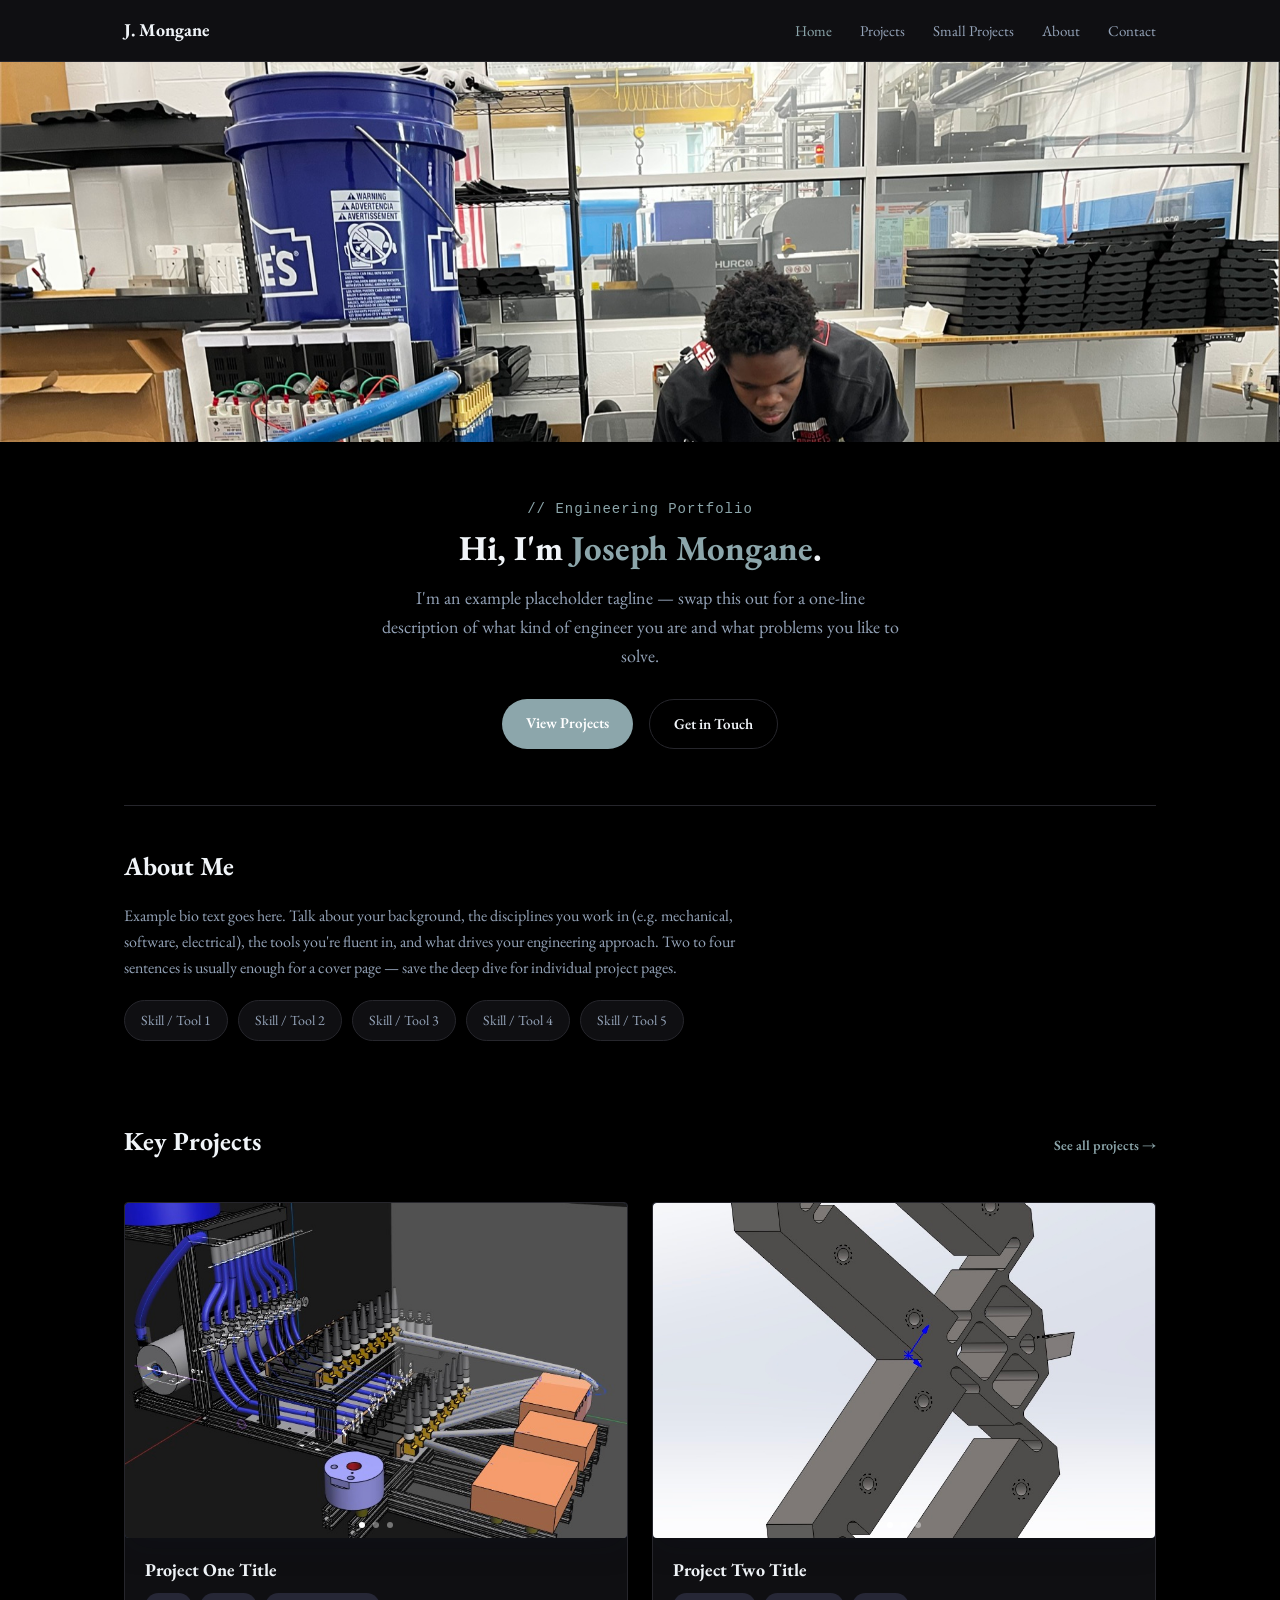
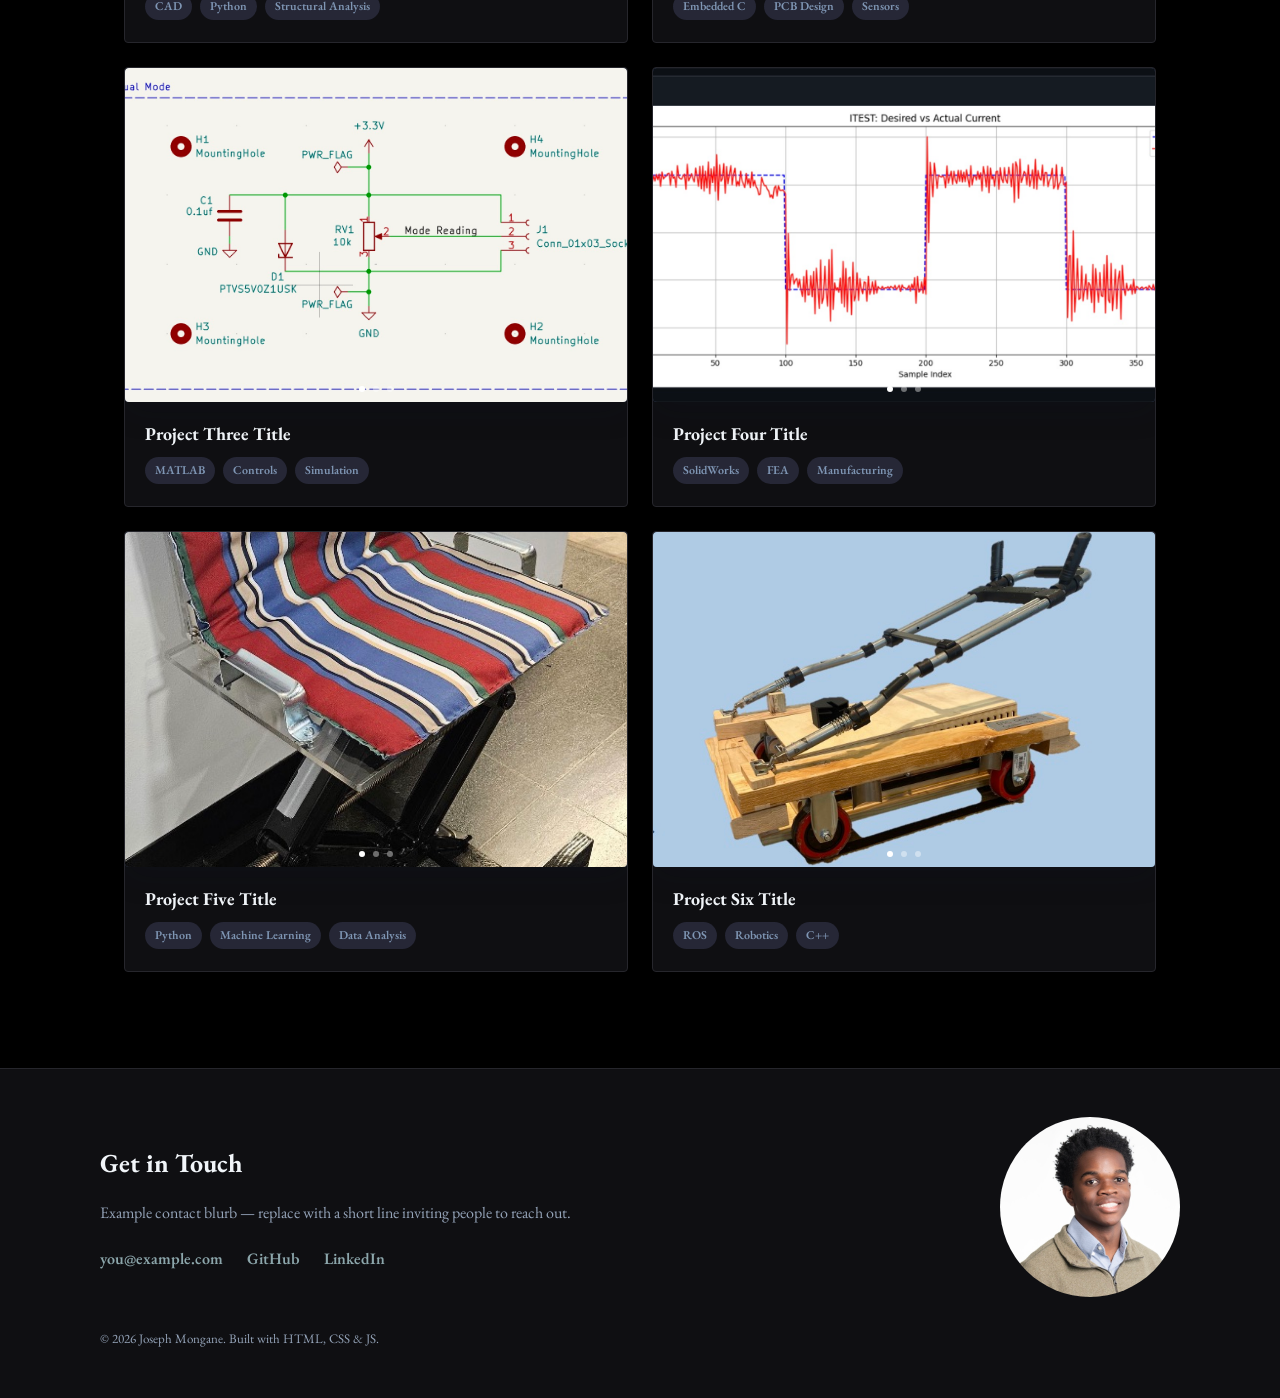
==== index.html @ b05d988d "adding images and videos" ====
<!DOCTYPE html>
<html lang="en">
<head>
    <meta charset="UTF-8"/>
    <meta name="viewport" content="width=device-width, initial-scale=1.0"/>
    <title>Joseph Mongane — Engineering Portfolio</title>
    <link rel="preconnect" href="https://fonts.googleapis.com"/>
    <link rel="preconnect" href="https://fonts.gstatic.com" crossorigin/>
    <link href="https://fonts.googleapis.com/css2?family=EB+Garamond:ital,wght@0,400..800;1,400..800&display=swap" rel="stylesheet"/>
    <link rel="stylesheet" href="app.css"/>
</head>
<body>

    <header class="site-header">
        <nav class="navbar">
            <a href="index.html" class="brand">J. Mongane</a>
            <button class="nav-toggle" id="navToggle" aria-label="Toggle navigation" aria-expanded="false">
                <span></span><span></span><span></span>
            </button>
            <ul class="nav-links" id="navLinks">
                <li><a href="index.html" class="active">Home</a></li>
                <li><a href="projects.html">Projects</a></li>
                <li><a href="small-projects.html">Small Projects</a></li>
                <li><a href="index.html#about">About</a></li>
                <li><a href="index.html#contact">Contact</a></li>
            </ul>
        </nav>
    </header>

    <!-- Banner -->
    <div class="hero-banner">
        <img src="images/banner.jpg" alt="Placeholder banner image" />
    </div>

    <main>
        <!-- Cover / Hero Section -->
        <section class="hero">
            <div class="hero-text">
                <p class="eyebrow">// Engineering Portfolio</p>
                <h1>Hi, I'm <span class="accent">Joseph Mongane</span>.</h1>
                <p class="hero-subtitle">
                    I'm an example placeholder tagline — swap this out for a one-line description of
                    what kind of engineer you are and what problems you like to solve.
                </p>
                <div class="hero-actions">
                    <a href="projects.html" class="btn btn-primary">View Projects</a>
                    <a href="index.html#contact" class="btn btn-secondary">Get in Touch</a>
                </div>
            </div>
        </section>

        <!-- About Section -->
        <section class="about" id="about">
            <h2 class="section-heading">About Me</h2>
            <p class="section-text">
                Example bio text goes here. Talk about your background, the disciplines you work in
                (e.g. mechanical, software, electrical), the tools you're fluent in, and what drives
                your engineering approach. Two to four sentences is usually enough for a cover page —
                save the deep dive for individual project pages.
            </p>
            <ul class="skills-list">
                <li>Skill / Tool 1</li>
                <li>Skill / Tool 2</li>
                <li>Skill / Tool 3</li>
                <li>Skill / Tool 4</li>
                <li>Skill / Tool 5</li>
            </ul>
        </section>

        <!-- Featured Projects Preview -->
        <section class="featured-projects">
            <div class="section-heading-row">
                <h2 class="section-heading">Key Projects</h2>
                <a href="projects.html" class="link-arrow">See all projects →</a>
            </div>
            <div class="project-grid project-grid-featured">
                <a class="project-card" href="project-1.html">
                    <div class="carousel carousel-mini" data-carousel data-autoplay="3000">
                        <div class="carousel-track">
                            <div class="carousel-slide"><img src="images/project1-1.jpg" alt="Project One image 1 placeholder"/></div>
                            <div class="carousel-slide"><img src="images/project1-2.jpg" alt="Project One image 2 placeholder"/></div>
                            <div class="carousel-slide"><img src="images/project1-3.jpg" alt="Project One image 3 placeholder"/></div>
                        </div>
                        <div class="carousel-dots"></div>
                    </div>
                    <div class="project-card-body">
                        <h3>Project One Title</h3>
                        <div class="tag-row">
                            <span class="tag">CAD</span>
                            <span class="tag">Python</span>
                            <span class="tag">Structural Analysis</span>
                        </div>
                    </div>
                </a>
                <a class="project-card" href="project-2.html">
                    <div class="carousel carousel-mini" data-carousel data-autoplay="3400">
                        <div class="carousel-track">
                            <div class="carousel-slide"><img src="images/project2-1.jpg" alt="Project Two image 1 placeholder"/></div>
                            <div class="carousel-slide"><img src="images/project2-2.jpg" alt="Project Two image 2 placeholder"/></div>
                            <div class="carousel-slide"><img src="images/project2-3.jpg" alt="Project Two image 3 placeholder"/></div>
                        </div>
                        <div class="carousel-dots"></div>
                    </div>
                    <div class="project-card-body">
                        <h3>Project Two Title</h3>
                        <div class="tag-row">
                            <span class="tag">Embedded C</span>
                            <span class="tag">PCB Design</span>
                            <span class="tag">Sensors</span>
                        </div>
                    </div>
                </a>
                <a class="project-card" href="project-3.html">
                    <div class="carousel carousel-mini" data-carousel data-autoplay="3800">
                        <div class="carousel-track">
                            <div class="carousel-slide"><img src="images/project3-1.jpg" alt="Project Three image 1 placeholder"/></div>
                            <div class="carousel-slide"><img src="images/project3-2.jpg" alt="Project Three image 2 placeholder"/></div>
                            <div class="carousel-slide"><img src="images/project3-3.jpg" alt="Project Three image 3 placeholder"/></div>
                        </div>
                        <div class="carousel-dots"></div>
                    </div>
                    <div class="project-card-body">
                        <h3>Project Three Title</h3>
                        <div class="tag-row">
                            <span class="tag">MATLAB</span>
                            <span class="tag">Controls</span>
                            <span class="tag">Simulation</span>
                        </div>
                    </div>
                </a>
                <a class="project-card" href="project-4.html">
                    <div class="carousel carousel-mini" data-carousel data-autoplay="3200">
                        <div class="carousel-track">
                            <div class="carousel-slide"><img src="images/project4-1.jpg" alt="Project Four image 1 placeholder"/></div>
                            <div class="carousel-slide"><img src="images/project4-2.jpg" alt="Project Four image 2 placeholder"/></div>
                            <div class="carousel-slide"><img src="images/project4-3.jpg" alt="Project Four image 3 placeholder"/></div>
                        </div>
                        <div class="carousel-dots"></div>
                    </div>
                    <div class="project-card-body">
                        <h3>Project Four Title</h3>
                        <div class="tag-row">
                            <span class="tag">SolidWorks</span>
                            <span class="tag">FEA</span>
                            <span class="tag">Manufacturing</span>
                        </div>
                    </div>
                </a>
                <a class="project-card" href="project-5.html">
                    <div class="carousel carousel-mini" data-carousel data-autoplay="3600">
                        <div class="carousel-track">
                            <div class="carousel-slide"><img src="images/project5-1.jpg" alt="Project Five image 1 placeholder"/></div>
                            <div class="carousel-slide"><img src="images/project5-2.jpg" alt="Project Five image 2 placeholder"/></div>
                            <div class="carousel-slide"><img src="images/project5-3.jpg" alt="Project Five image 3 placeholder"/></div>
                        </div>
                        <div class="carousel-dots"></div>
                    </div>
                    <div class="project-card-body">
                        <h3>Project Five Title</h3>
                        <div class="tag-row">
                            <span class="tag">Python</span>
                            <span class="tag">Machine Learning</span>
                            <span class="tag">Data Analysis</span>
                        </div>
                    </div>
                </a>
                <a class="project-card" href="project-6.html">
                    <div class="carousel carousel-mini" data-carousel data-autoplay="4000">
                        <div class="carousel-track">
                            <div class="carousel-slide"><img src="images/project6-1.jpg" alt="Project Six image 1 placeholder"/></div>
                            <div class="carousel-slide"><img src="images/project6-2.jpg" alt="Project Six image 2 placeholder"/></div>
                            <div class="carousel-slide"><img src="images/project6-3.jpg" alt="Project Six image 3 placeholder"/></div>
                        </div>
                        <div class="carousel-dots"></div>
                    </div>
                    <div class="project-card-body">
                        <h3>Project Six Title</h3>
                        <div class="tag-row">
                            <span class="tag">ROS</span>
                            <span class="tag">Robotics</span>
                            <span class="tag">C++</span>
                        </div>
                    </div>
                </a>
            </div>
        </section>
    </main>

    <footer class="site-footer" id="contact">
        <div class="footer-inner">
            <div class="footer-text">
                <h2 class="section-heading">Get in Touch</h2>
                <p class="section-text">
                    Example contact blurb — replace with a short line inviting people to reach out.
                </p>
                <ul class="contact-links">
                    <li><a href="mailto:you@example.com">you@example.com</a></li>
                    <li><a href="https://github.com/josephmongane" target="_blank" rel="noopener">GitHub</a></li>
                    <li><a href="https://www.linkedin.com" target="_blank" rel="noopener">LinkedIn</a></li>
                </ul>
            </div>
            <div class="footer-photo">
                <img src="images/profile.jpg" alt="Placeholder profile photo" />
            </div>
        </div>
        <p class="fine-print">&copy; 2026 Joseph Mongane. Built with HTML, CSS &amp; JS.</p>
    </footer>

    <script src="app.js"></script>
</body>
</html>
---- app.css ----
/* ---------- Base / Reset ---------- */
:root {
  --bg: #000000;
  --surface: #0f0f12;
  --text: #f1f5f9;
  --text-muted: #94a3b8;
  --accent: #8ca6ab;
  --accent-dark: #7f96b4;
  --border: #26262c;
  --radius: 4px;
  --max-width: 1080px;
}

* {
  box-sizing: border-box;
}

body {
  margin: 0;
  font-family: 'EB Garamond', 'Times New Roman', Times, serif;
  background-color: var(--bg);
  color: var(--text);
  line-height: 1.6;
}

img,
video {
  max-width: 100%;
  display: block;
}

a {
  color: inherit;
  text-decoration: none;
}

ul {
  list-style: none;
  margin: 0;
  padding: 0;
}

main {
  max-width: var(--max-width);
  margin: 0 auto;
  padding: 0 24px;
}

.section-heading {
  font-size: 26px;
  margin: 0 0 16px 0;
}

.section-heading-row {
  display: flex;
  align-items: baseline;
  justify-content: space-between;
  flex-wrap: wrap;
  gap: 12px;
}

.section-text {
  color: var(--text-muted);
  max-width: 640px;
}

.eyebrow {
  font-family: Consolas, 'Courier New', monospace;
  color: var(--accent);
  font-size: 14px;
  letter-spacing: 1px;
  margin: 0 0 8px 0;
}

/* ---------- Header / Nav ---------- */
.site-header {
  background: var(--surface);
  border-bottom: 1px solid var(--border);
  position: sticky;
  top: 0;
  z-index: 10;
}

.navbar {
  max-width: var(--max-width);
  margin: 0 auto;
  padding: 16px 24px;
  display: flex;
  align-items: center;
  justify-content: space-between;
}

.brand {
  font-weight: 700;
  font-size: 18px;
}

.nav-links {
  display: flex;
  gap: 28px;
}

.nav-links a {
  color: var(--text-muted);
  font-size: 15px;
  transition: color 0.2s ease;
}

.nav-links a:hover,
.nav-links a.active {
  color: var(--accent);
}

.nav-toggle {
  display: none;
  flex-direction: column;
  justify-content: center;
  gap: 5px;
  background: none;
  border: none;
  cursor: pointer;
  padding: 4px;
}

.nav-toggle span {
  width: 24px;
  height: 2px;
  background: var(--text);
}

/* ---------- Banner ---------- */
.hero-banner {
  width: 100%;
  max-height: 380px;
  overflow: hidden;
}

.hero-banner img {
  width: 100%;
  height: 100%;
  object-fit: cover;
  /* Keep the bottom of the banner in frame; the crop comes off the top. */
  object-position: center bottom;
}

/* ---------- Hero ---------- */
.hero {
  display: flex;
  flex-direction: column;
  align-items: center;
  text-align: center;
  padding: 56px 0;
}

.hero-text {
  display: flex;
  flex-direction: column;
  align-items: center;
  max-width: 640px;
}

.hero h1 {
  font-size: 35px;
  margin: 0 0 16px 0;
  line-height: 1.15;
}

.accent {
  color: var(--accent);
}

.hero-subtitle {
  color: var(--text-muted);
  font-size: 18px;
  max-width: 520px;
  margin: 0 0 28px 0;
}

.hero-actions {
  display: flex;
  justify-content: center;
  gap: 16px;
}

/* ---------- Buttons ---------- */
.btn {
  display: inline-block;
  padding: 12px 24px;
  border-radius: 999px;
  font-weight: 600;
  font-size: 15px;
  transition: transform 0.2s ease, background 0.2s ease;
}

.btn:hover {
  transform: translateY(-2px);
}

.btn-primary {
  background: var(--accent);
  color: #fff;
}

.btn-primary:hover {
  background: var(--accent-dark);
}

.btn-secondary {
  background: transparent;
  color: var(--text);
  border: 1px solid var(--border);
}

/* ---------- About ---------- */
.about {
  padding: 40px 0;
  border-top: 1px solid var(--border);
}

.skills-list {
  display: flex;
  flex-wrap: wrap;
  gap: 10px;
  margin-top: 20px;
}

.skills-list li {
  background: var(--surface);
  border: 1px solid var(--border);
  padding: 8px 16px;
  border-radius: 999px;
  font-size: 14px;
  color: var(--text-muted);
}

/* ---------- Project Grid / Cards ---------- */
.featured-projects,
.project-grid-full {
  padding: 40px 0 56px 0;
}

.project-grid {
  display: grid;
  grid-template-columns: repeat(auto-fit, minmax(260px, 1fr));
  gap: 24px;
  margin-top: 24px;
}

/* 2 x 3 grid of key projects on the home page */
.project-grid-featured {
  grid-template-columns: repeat(2, 1fr);
}

@media (max-width: 720px) {
  .project-grid-featured {
    grid-template-columns: 1fr;
  }
}

.project-card {
  background: var(--surface);
  border: 1px solid var(--border);
  border-radius: var(--radius);
  overflow: hidden;
  transition: transform 0.2s ease, box-shadow 0.2s ease;
}

.project-card:hover {
  transform: translateY(-4px);
  box-shadow: 0 12px 24px rgba(59, 130, 246, 0.18);
}

.project-card > img {
  width: 100%;
  height: 180px;
  object-fit: cover;
}

/* Mini carousel embedded in a featured project card */
.carousel-mini {
  border-radius: 0;
  box-shadow: none;
}

.carousel-mini .carousel-slide img {
  aspect-ratio: 3 / 2;
  object-fit: cover;
}

.carousel-mini .carousel-dots {
  bottom: 10px;
}

.carousel-mini .carousel-dot {
  width: 6px;
  height: 6px;
  pointer-events: none;
}

.project-card-body {
  padding: 18px 20px 22px 20px;
}

.project-card-body h3 {
  margin: 0 0 8px 0;
  font-size: 18px;
}

.project-card-body p {
  color: var(--text-muted);
  font-size: 14px;
  margin: 0 0 14px 0;
}

.tag-row {
  display: flex;
  flex-wrap: wrap;
  gap: 8px;
}

.tag {
  background: rgba(157, 162, 241, 0.16);
  color: var(--accent-dark);
  font-size: 12px;
  font-weight: 600;
  padding: 4px 10px;
  border-radius: 999px;
}

.link-arrow {
  color: var(--accent);
  font-weight: 600;
  font-size: 14px;
}

/* ---------- Project detail page ---------- */
.page-intro,
.project-header {
  padding: 48px 0 8px 0;
}

.back-link {
  display: inline-block;
  margin-bottom: 20px;
}

.project-header h1 {
  font-size: 38px;
  margin: 0 0 16px 0;
}

.project-intro {
  margin-bottom: 20px;
}

.project-details {
  display: grid;
  grid-template-columns: repeat(auto-fit, minmax(220px, 1fr));
  gap: 32px;
  padding: 16px 0 56px 0;
}

.detail-block h2 {
  font-size: 20px;
}

/* ---------- Small projects ---------- */
.small-project-list {
  padding: 32px 0 56px 0;
  display: flex;
  flex-direction: column;
  gap: 48px;
}

.small-project {
  display: flex;
  align-items: center;
  gap: 40px;
  padding-bottom: 48px;
  border-bottom: 1px solid var(--border);
}

.small-project:last-child {
  padding-bottom: 0;
  border-bottom: none;
}

/* Alternate the photo side down the page */
.small-project:nth-child(even) {
  flex-direction: row-reverse;
}

.small-project-photo {
  flex: 0 0 360px;
  max-width: 360px;
}

.small-project-photo img,
.small-project-photo video {
  width: 100%;
  max-height: 420px;
  object-fit: contain;
  background: var(--surface);
  border: 1px solid var(--border);
  border-radius: var(--radius);
}

.small-project-text {
  flex: 1;
  min-width: 0;
}

.small-project-text h2 {
  font-size: 22px;
  margin: 0 0 10px 0;
}

/* Small-projects carousel on the projects page: 3 photos at a time, stepping by one */
.small-projects-carousel {
  padding: 8px 0 56px 0;
}

.small-projects-carousel .carousel {
  margin-top: 24px;
}

.carousel-small {
  /* Read by initCarousel() to work out how far one step moves the track. */
  --per-view: 3;
  background: transparent;
  box-shadow: none;
  border-radius: 0;
}

.carousel-small .carousel-slide {
  min-width: calc(100% / var(--per-view));
  /* Gutters as padding, not gap, so one step stays exactly one slide width. */
  padding: 0 6px;
}

.carousel-small .carousel-slide img {
  aspect-ratio: 1 / 1;
  object-fit: contain;
  background: var(--surface);
  border: 1px solid var(--border);
  border-radius: var(--radius);
}

.carousel-small .carousel-btn {
  width: 32px;
  height: 32px;
  font-size: 16px;
}

.carousel-small .carousel-btn.prev {
  left: 8px;
}

.carousel-small .carousel-btn.next {
  right: 8px;
}

/* Sit the dots under the strip rather than on top of the middle photo. */
.carousel-small .carousel-dots {
  position: static;
  margin-top: 14px;
}

.carousel-small .carousel-dot {
  background: rgba(255, 255, 255, 0.25);
}

.carousel-small .carousel-dot.active {
  background: var(--accent);
}

/* ---------- Carousel ---------- */
.carousel-section {
  padding: 24px 0 8px 0;
}

.carousel {
  position: relative;
  border-radius: var(--radius);
  overflow: hidden;
  background: #42547de5;
  box-shadow: 0 10px 30px rgba(15, 23, 42, 0.15);
}

.carousel-track {
  display: flex;
  transition: transform 0.4s ease;
}

.carousel-slide {
  min-width: 100%;
}

.carousel-slide img,
.carousel-slide video {
  width: 100%;
  aspect-ratio: 3 / 2;
  /* Source photos range from tall portrait to very wide, so fit rather than crop. */
  object-fit: contain;
}

.carousel-btn {
  position: absolute;
  top: 50%;
  transform: translateY(-50%);
  background: rgba(15, 23, 42, 0.55);
  color: #fff;
  border: none;
  width: 40px;
  height: 40px;
  border-radius: 50%;
  font-size: 20px;
  cursor: pointer;
  display: flex;
  align-items: center;
  justify-content: center;
  transition: background 0.2s ease;
}

.carousel-btn:hover {
  background: rgba(37, 45, 64, 0.8);
}

.carousel-btn.prev {
  left: 16px;
}

.carousel-btn.next {
  right: 16px;
}

.carousel-dots {
  position: absolute;
  bottom: 16px;
  left: 0;
  right: 0;
  display: flex;
  justify-content: center;
  gap: 8px;
}

.carousel-dot {
  width: 9px;
  height: 9px;
  border-radius: 50%;
  background: rgba(255, 255, 255, 0.4);
  border: none;
  padding: 0;
  cursor: pointer;
  transition: background 0.2s ease;
}

.carousel-dot.active {
  background: #fff;
}

/* ---------- Footer ---------- */
.site-footer {
  background: var(--surface);
  border-top: 1px solid var(--border);
  margin-top: 40px;
  padding: 48px 24px;
  text-align: left;
}

.footer-inner {
  max-width: var(--max-width);
  margin: 0 auto;
  display: flex;
  align-items: center;
  justify-content: space-between;
  gap: 48px;
}

.footer-text {
  flex: 1;
  min-width: 0;
}

.footer-photo {
  flex-shrink: 0;
}

.footer-photo img {
  width: 180px;
  height: 180px;
  border-radius: 50%;
  object-fit: cover;
  /* Keep the right side of the photo in frame. */
  object-position: right center;
}

.contact-links {
  margin: 20px 0 0 0;
  display: flex;
  gap: 24px;
  flex-wrap: wrap;
}

.contact-links a {
  color: var(--accent);
  font-weight: 600;
}

.fine-print {
  max-width: var(--max-width);
  margin: 32px auto 0 auto;
  color: var(--text-muted);
  font-size: 13px;
}

/* ---------- Responsive ---------- */
@media (max-width: 720px) {
  .hero-banner {
    max-height: 220px;
  }

  .footer-inner {
    flex-direction: column;
    align-items: flex-start;
    gap: 32px;
  }

  .small-project,
  .small-project:nth-child(even) {
    flex-direction: column;
    align-items: stretch;
    gap: 20px;
  }

  .small-project-photo {
    flex: 1 1 auto;
    max-width: none;
  }

  .carousel-small {
    --per-view: 2;
  }

  .carousel-small .carousel-btn.prev {
    left: 4px;
  }

  .carousel-small .carousel-btn.next {
    right: 4px;
  }

  .footer-photo img {
    width: 140px;
    height: 140px;
  }

  .nav-toggle {
    display: flex;
  }

  .nav-links {
    position: absolute;
    top: 100%;
    left: 0;
    right: 0;
    background: var(--surface);
    border-bottom: 1px solid var(--border);
    flex-direction: column;
    gap: 0;
    display: none;
  }

  .nav-links.open {
    display: flex;
  }

  .nav-links li {
    border-top: 1px solid var(--border);
  }

  .nav-links a {
    display: block;
    padding: 14px 24px;
  }
}
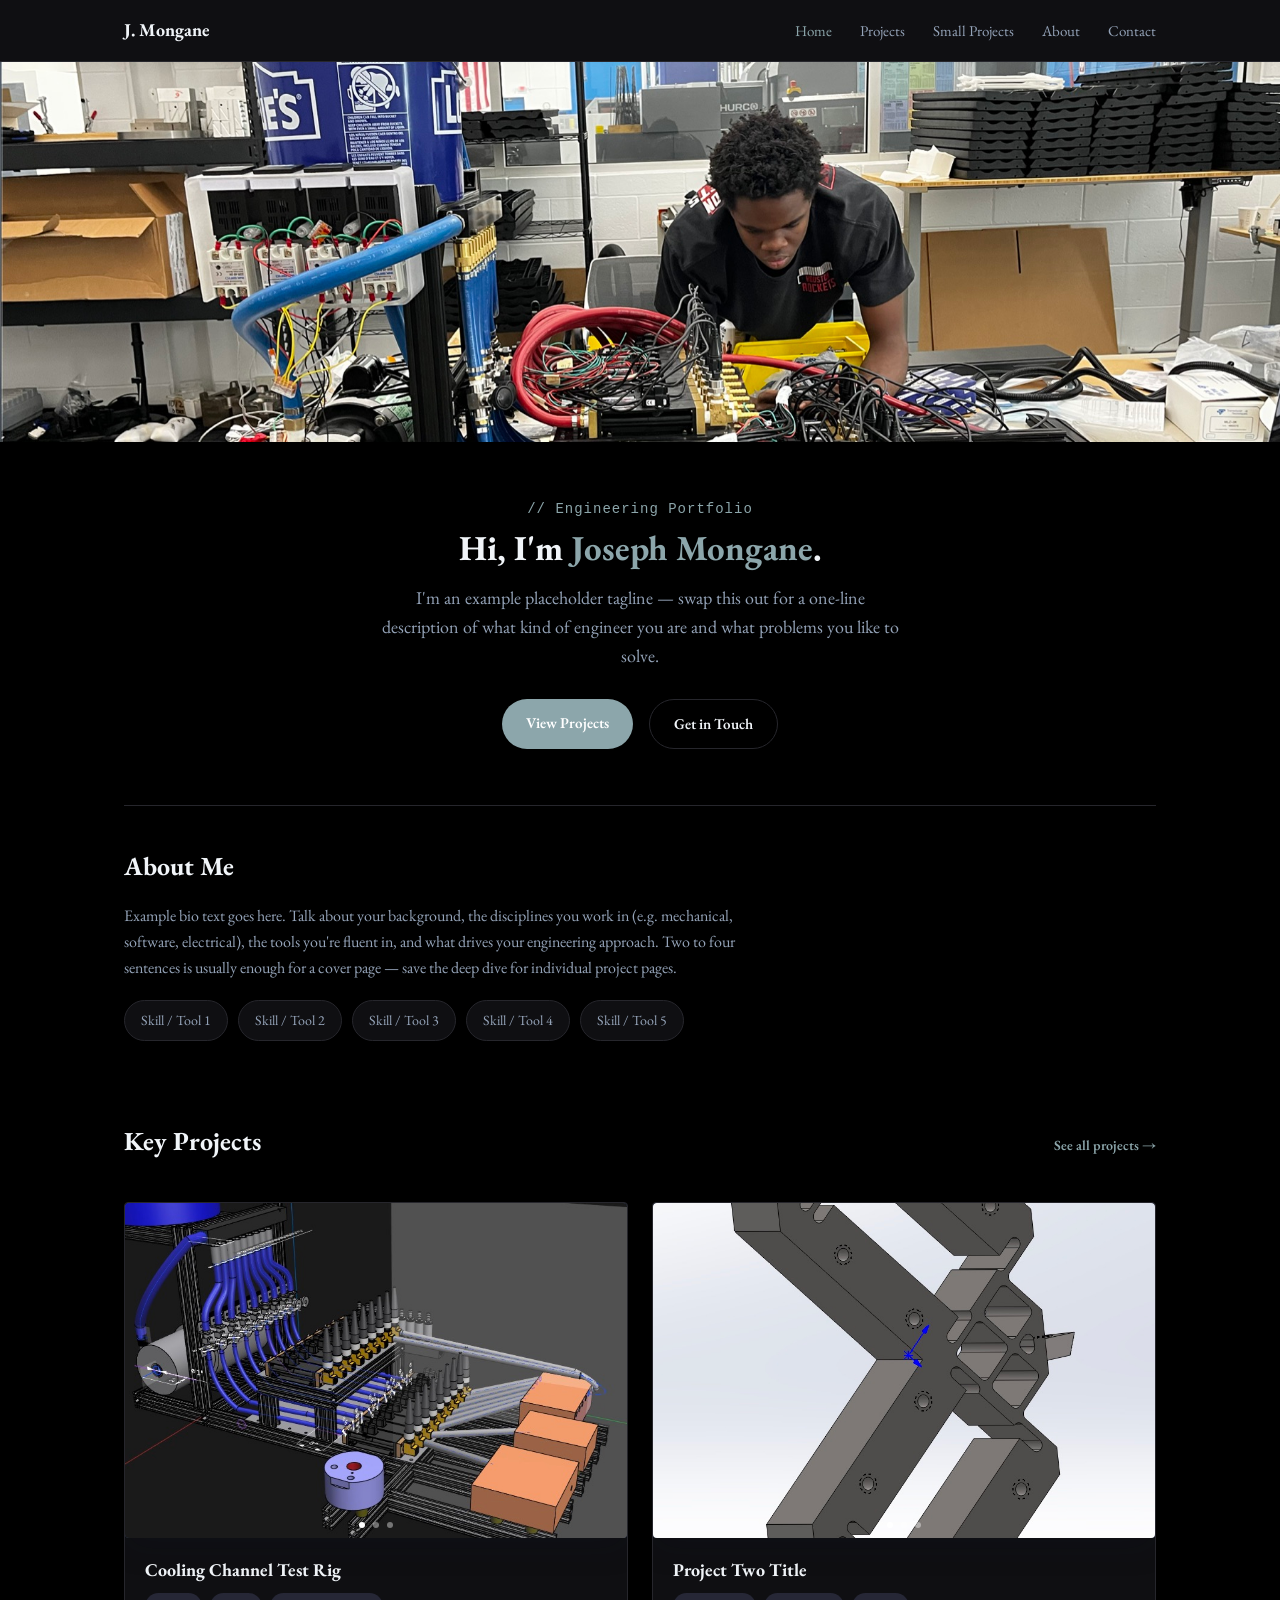
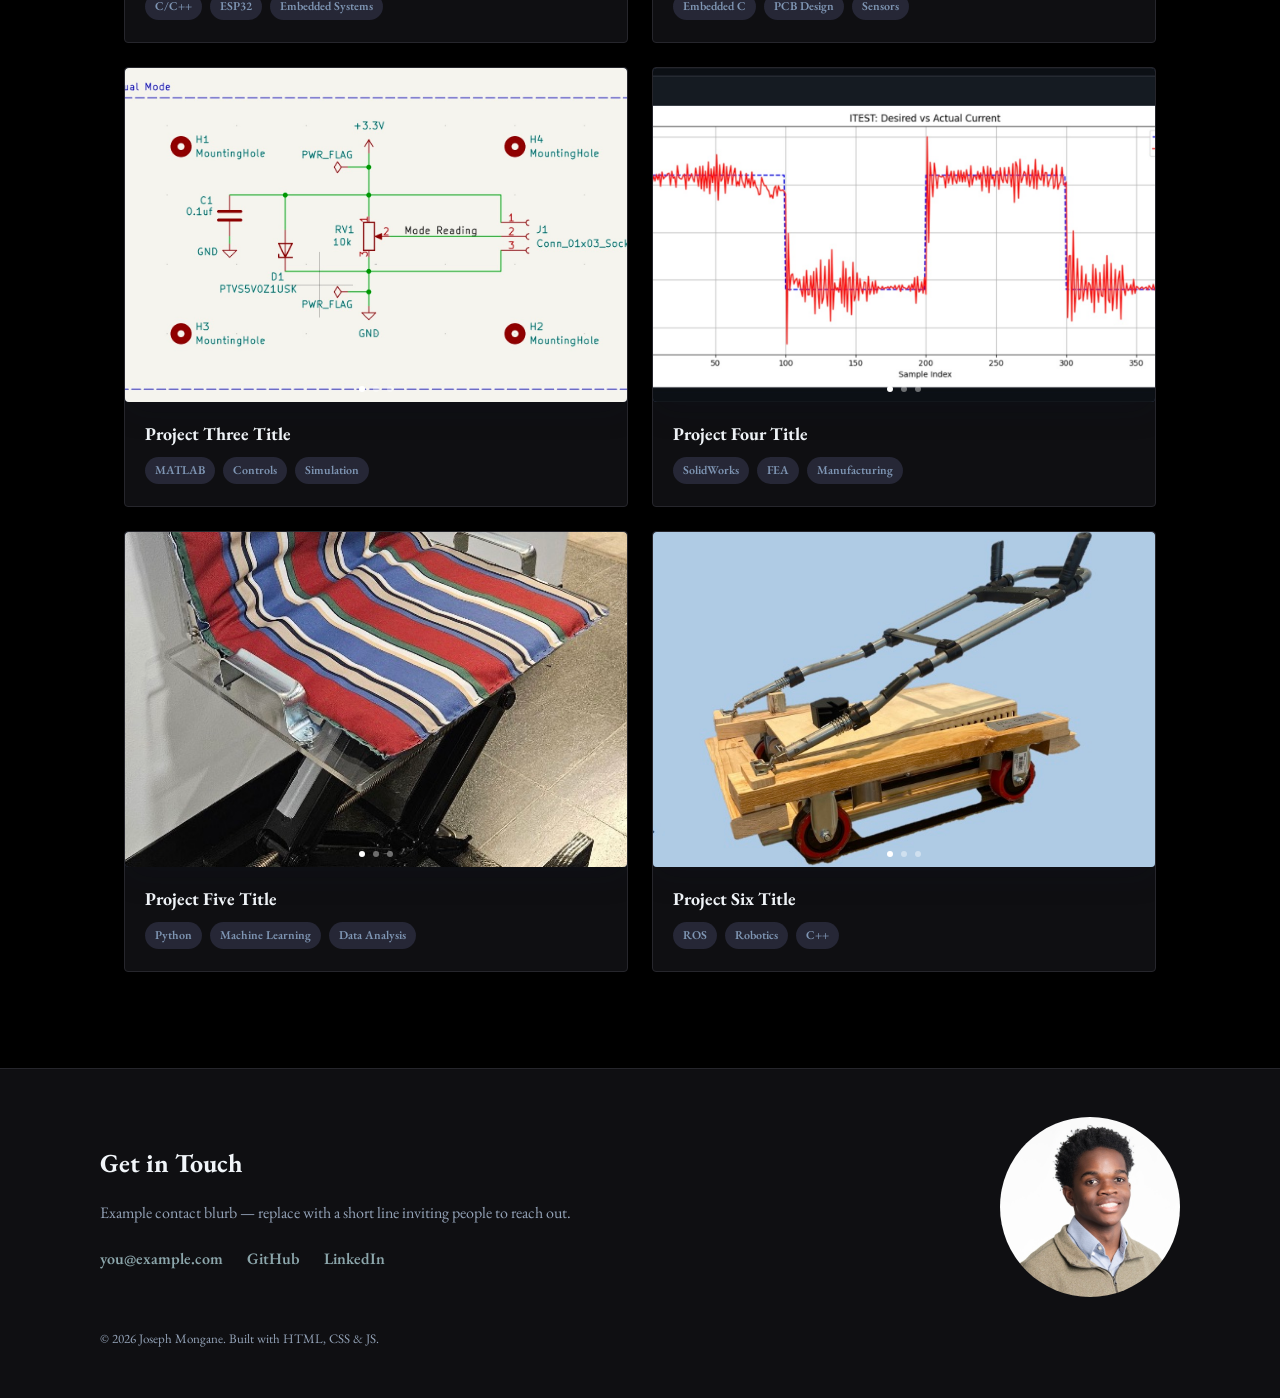
==== commit a473f2a3: "Name project 1 and fix its copy Correct spelling and grammar in the Cooling Channel Test Rig write-u" ====
--- a/index.html
+++ b/index.html
@@ -77,18 +77,18 @@
                 <a class="project-card" href="project-1.html">
                     <div class="carousel carousel-mini" data-carousel data-autoplay="3000">
                         <div class="carousel-track">
-                            <div class="carousel-slide"><img src="images/project1-1.jpg" alt="Project One image 1 placeholder"/></div>
-                            <div class="carousel-slide"><img src="images/project1-2.jpg" alt="Project One image 2 placeholder"/></div>
-                            <div class="carousel-slide"><img src="images/project1-3.jpg" alt="Project One image 3 placeholder"/></div>
-                        </div>
-                        <div class="carousel-dots"></div>
-                    </div>
-                    <div class="project-card-body">
-                        <h3>Project One Title</h3>
-                        <div class="tag-row">
-                            <span class="tag">CAD</span>
-                            <span class="tag">Python</span>
-                            <span class="tag">Structural Analysis</span>
+                            <div class="carousel-slide"><img src="images/project1-1.jpg" alt="Cooling Channel Test Rig image 1"/></div>
+                            <div class="carousel-slide"><img src="images/project1-2.jpg" alt="Cooling Channel Test Rig image 2"/></div>
+                            <div class="carousel-slide"><img src="images/project1-3.jpg" alt="Cooling Channel Test Rig image 3"/></div>
+                        </div>
+                        <div class="carousel-dots"></div>
+                    </div>
+                    <div class="project-card-body">
+                        <h3>Cooling Channel Test Rig</h3>
+                        <div class="tag-row">
+                            <span class="tag">C/C++</span>
+                            <span class="tag">ESP32</span>
+                            <span class="tag">Embedded Systems</span>
                         </div>
                     </div>
                 </a>
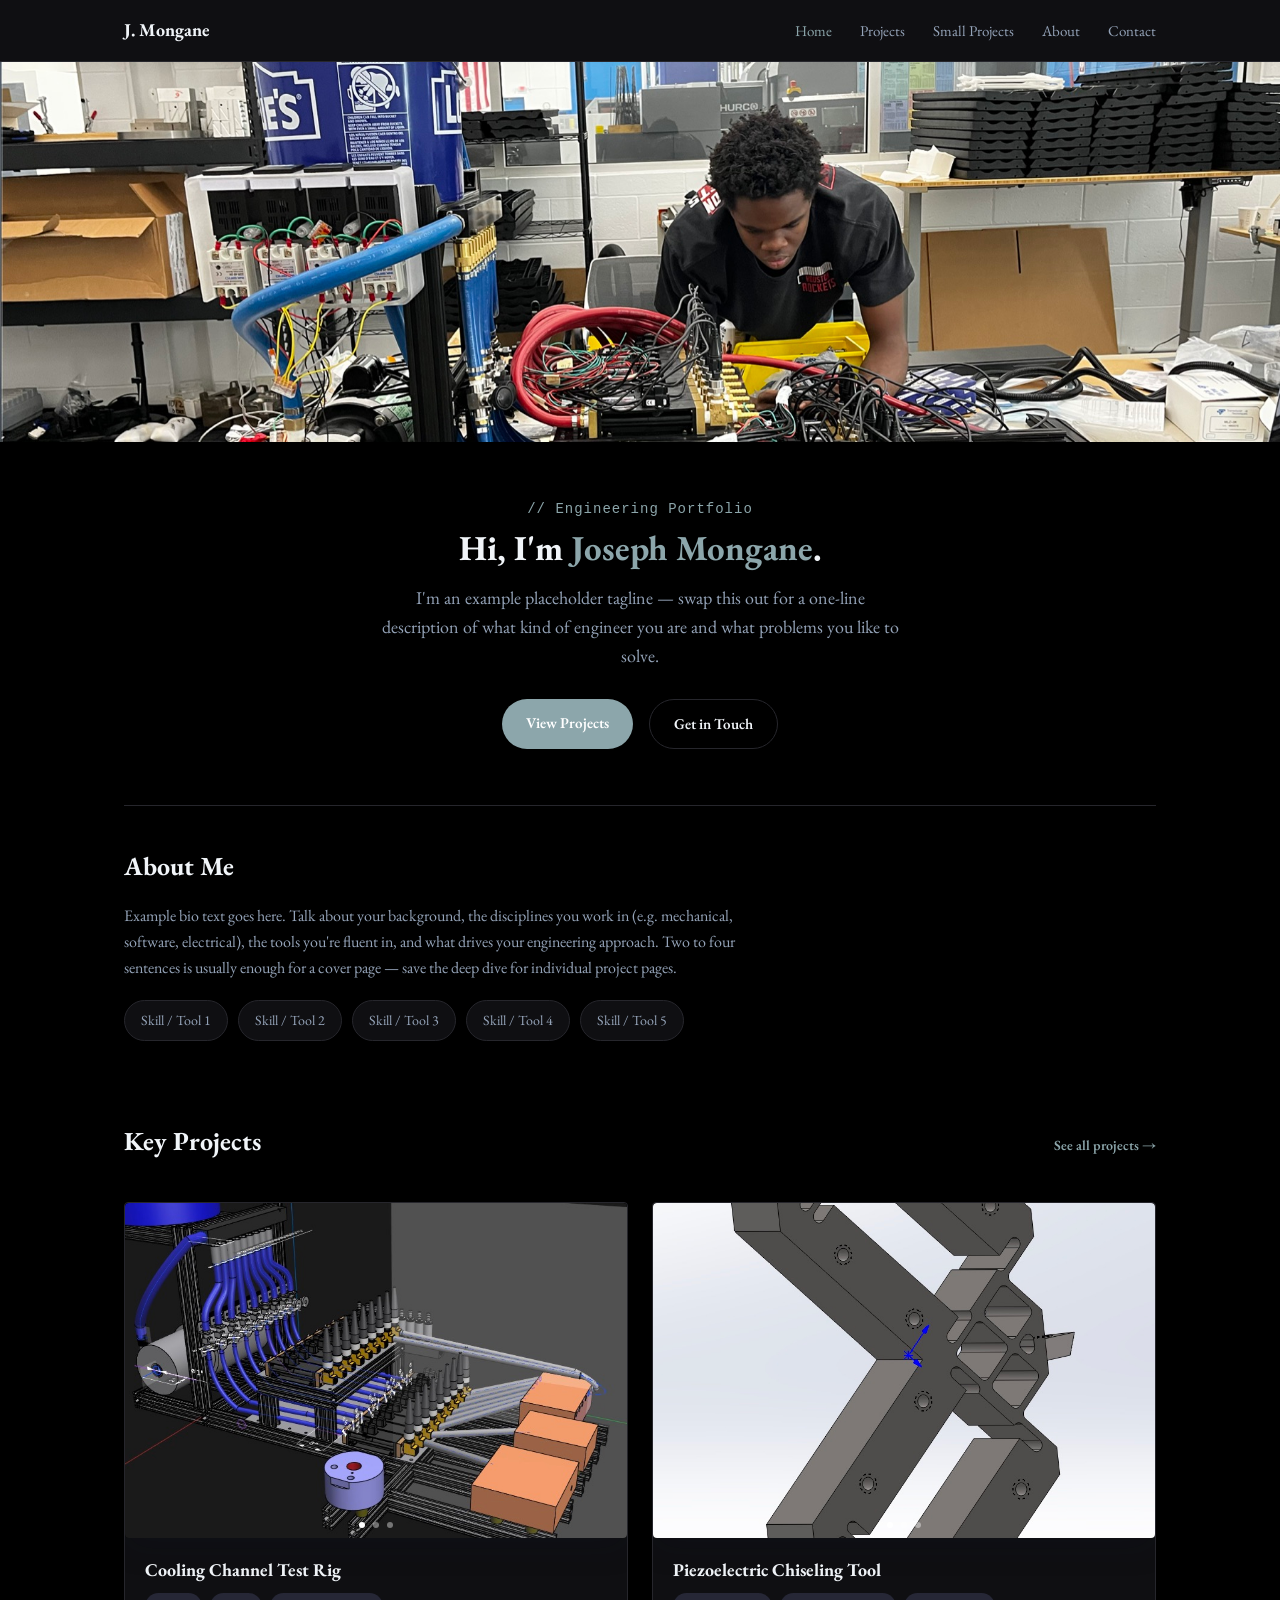
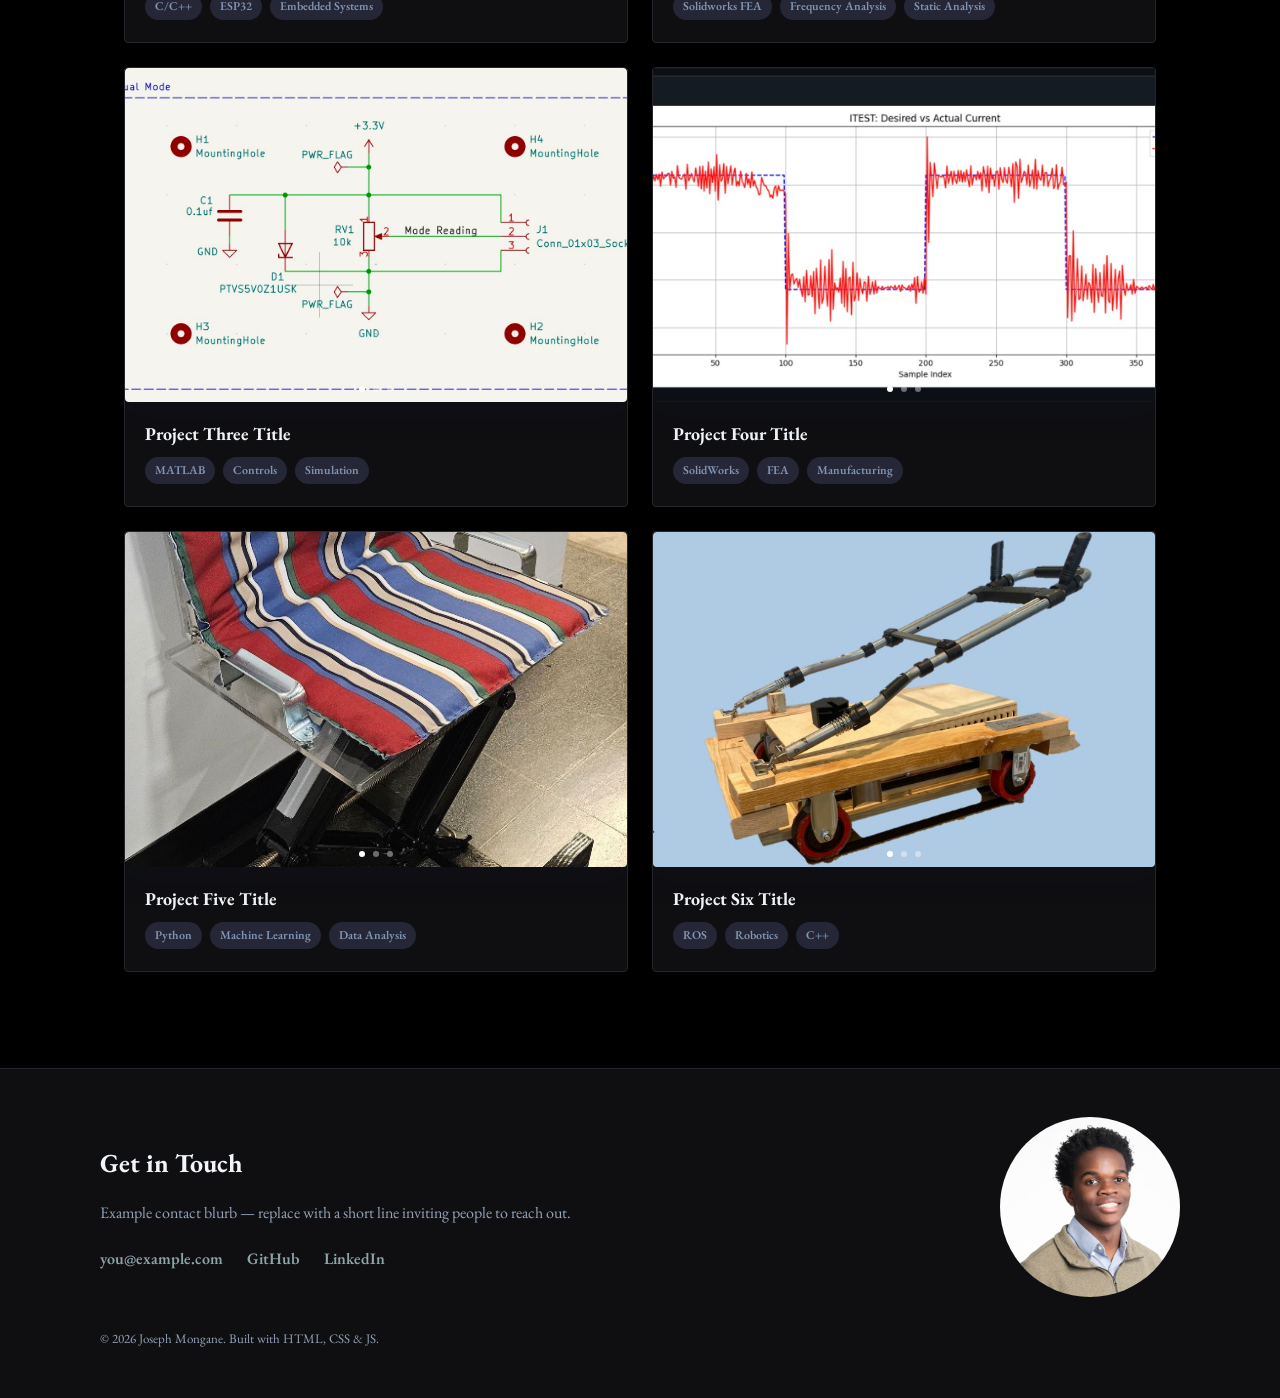
==== commit b95f02a1: "Name project 2 and fix its copy Propagate the Piezoelectric Chiseling Tool name and tags to the home" ====
--- a/index.html
+++ b/index.html
@@ -95,18 +95,18 @@
                 <a class="project-card" href="project-2.html">
                     <div class="carousel carousel-mini" data-carousel data-autoplay="3400">
                         <div class="carousel-track">
-                            <div class="carousel-slide"><img src="images/project2-1.jpg" alt="Project Two image 1 placeholder"/></div>
-                            <div class="carousel-slide"><img src="images/project2-2.jpg" alt="Project Two image 2 placeholder"/></div>
-                            <div class="carousel-slide"><img src="images/project2-3.jpg" alt="Project Two image 3 placeholder"/></div>
-                        </div>
-                        <div class="carousel-dots"></div>
-                    </div>
-                    <div class="project-card-body">
-                        <h3>Project Two Title</h3>
-                        <div class="tag-row">
-                            <span class="tag">Embedded C</span>
-                            <span class="tag">PCB Design</span>
-                            <span class="tag">Sensors</span>
+                            <div class="carousel-slide"><img src="images/project2-1.jpg" alt="Piezoelectric Chiseling Tool image 1"/></div>
+                            <div class="carousel-slide"><img src="images/project2-2.jpg" alt="Piezoelectric Chiseling Tool image 2"/></div>
+                            <div class="carousel-slide"><img src="images/project2-3.jpg" alt="Piezoelectric Chiseling Tool image 3"/></div>
+                        </div>
+                        <div class="carousel-dots"></div>
+                    </div>
+                    <div class="project-card-body">
+                        <h3>Piezoelectric Chiseling Tool</h3>
+                        <div class="tag-row">
+                            <span class="tag">Solidworks FEA</span>
+                            <span class="tag">Frequency Analysis</span>
+                            <span class="tag">Static Analysis</span>
                         </div>
                     </div>
                 </a>
--- a/app.css
+++ b/app.css
@@ -483,7 +483,8 @@
   position: relative;
   border-radius: var(--radius);
   overflow: hidden;
-  background: #42547de5;
+  /* Letterbox bars around contain-fitted images; black so they read as empty space. */
+  background: #000000;
   box-shadow: 0 10px 30px rgba(15, 23, 42, 0.15);
 }
 
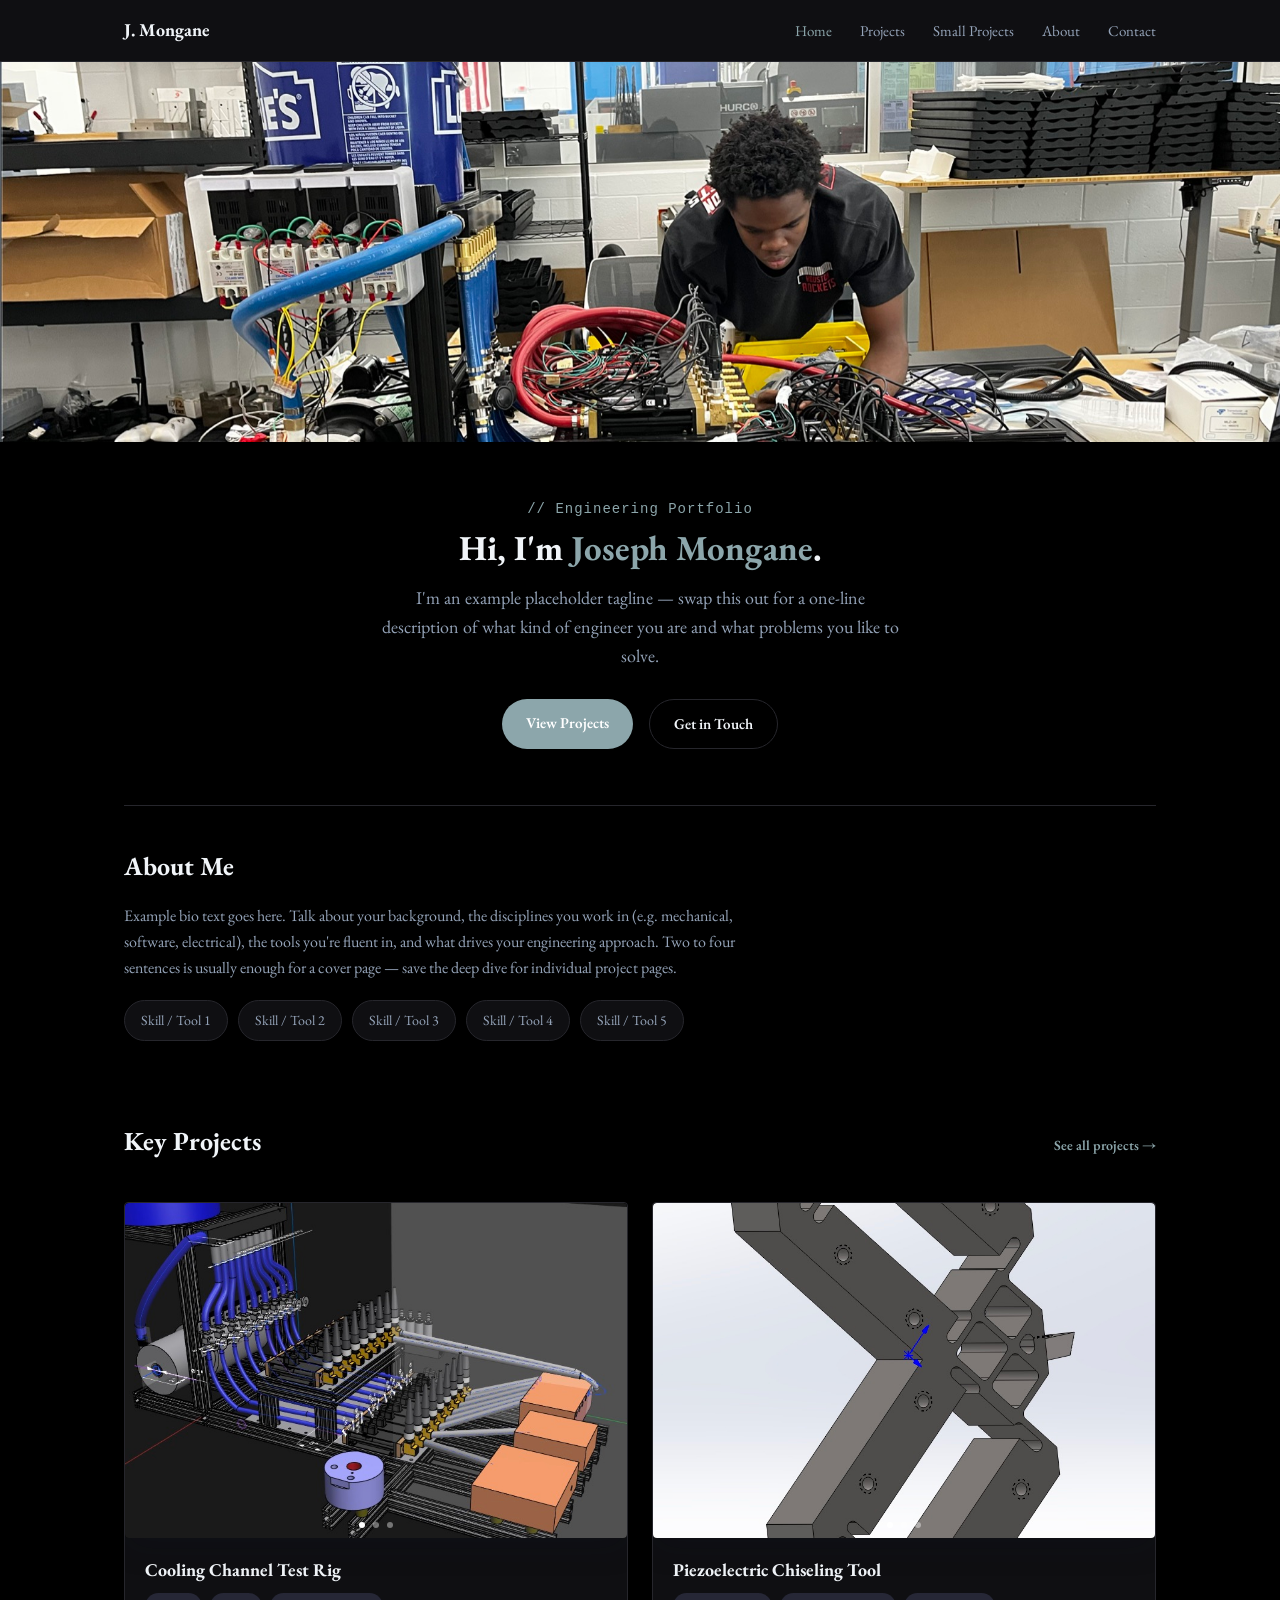
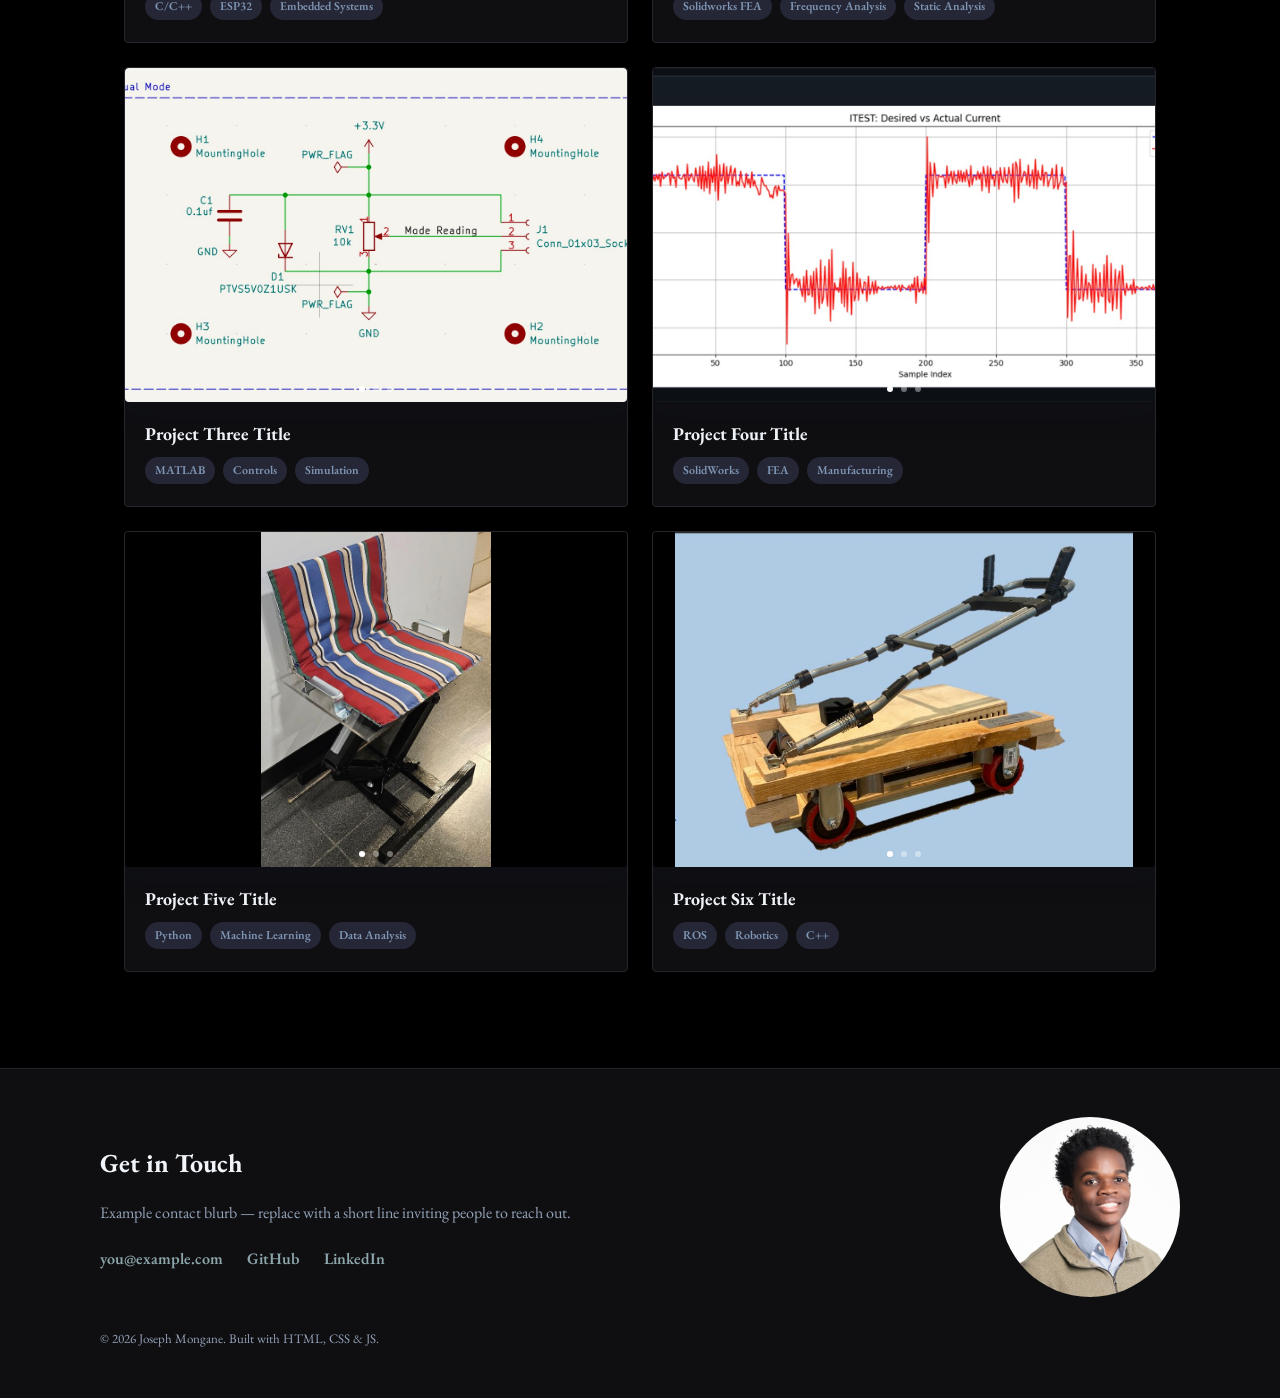
==== commit d98f114b: "Show projects 5 and 6 images whole on black Their stills range from tall portrait to wide landscape," ====
--- a/index.html
+++ b/index.html
@@ -146,7 +146,7 @@
                         </div>
                     </div>
                 </a>
-                <a class="project-card" href="project-5.html">
+                <a class="project-card project-card-fit" href="project-5.html">
                     <div class="carousel carousel-mini" data-carousel data-autoplay="3600">
                         <div class="carousel-track">
                             <div class="carousel-slide"><img src="images/project5-1.jpg" alt="Project Five image 1 placeholder"/></div>
@@ -164,7 +164,7 @@
                         </div>
                     </div>
                 </a>
-                <a class="project-card" href="project-6.html">
+                <a class="project-card project-card-fit" href="project-6.html">
                     <div class="carousel carousel-mini" data-carousel data-autoplay="4000">
                         <div class="carousel-track">
                             <div class="carousel-slide"><img src="images/project6-1.jpg" alt="Project Six image 1 placeholder"/></div>
--- a/app.css
+++ b/app.css
@@ -285,6 +285,15 @@
 .carousel-mini .carousel-slide img {
   aspect-ratio: 3 / 2;
   object-fit: cover;
+}
+
+/* Opt-in for projects whose stills vary too much in aspect to crop: show the whole
+   image and let black fill the space the crop would have taken. */
+.project-card-fit > img,
+.project-card-fit .carousel-mini .carousel-slide img,
+.carousel-fit .carousel-slide img {
+  object-fit: contain;
+  background: #000000;
 }
 
 .carousel-mini .carousel-dots {
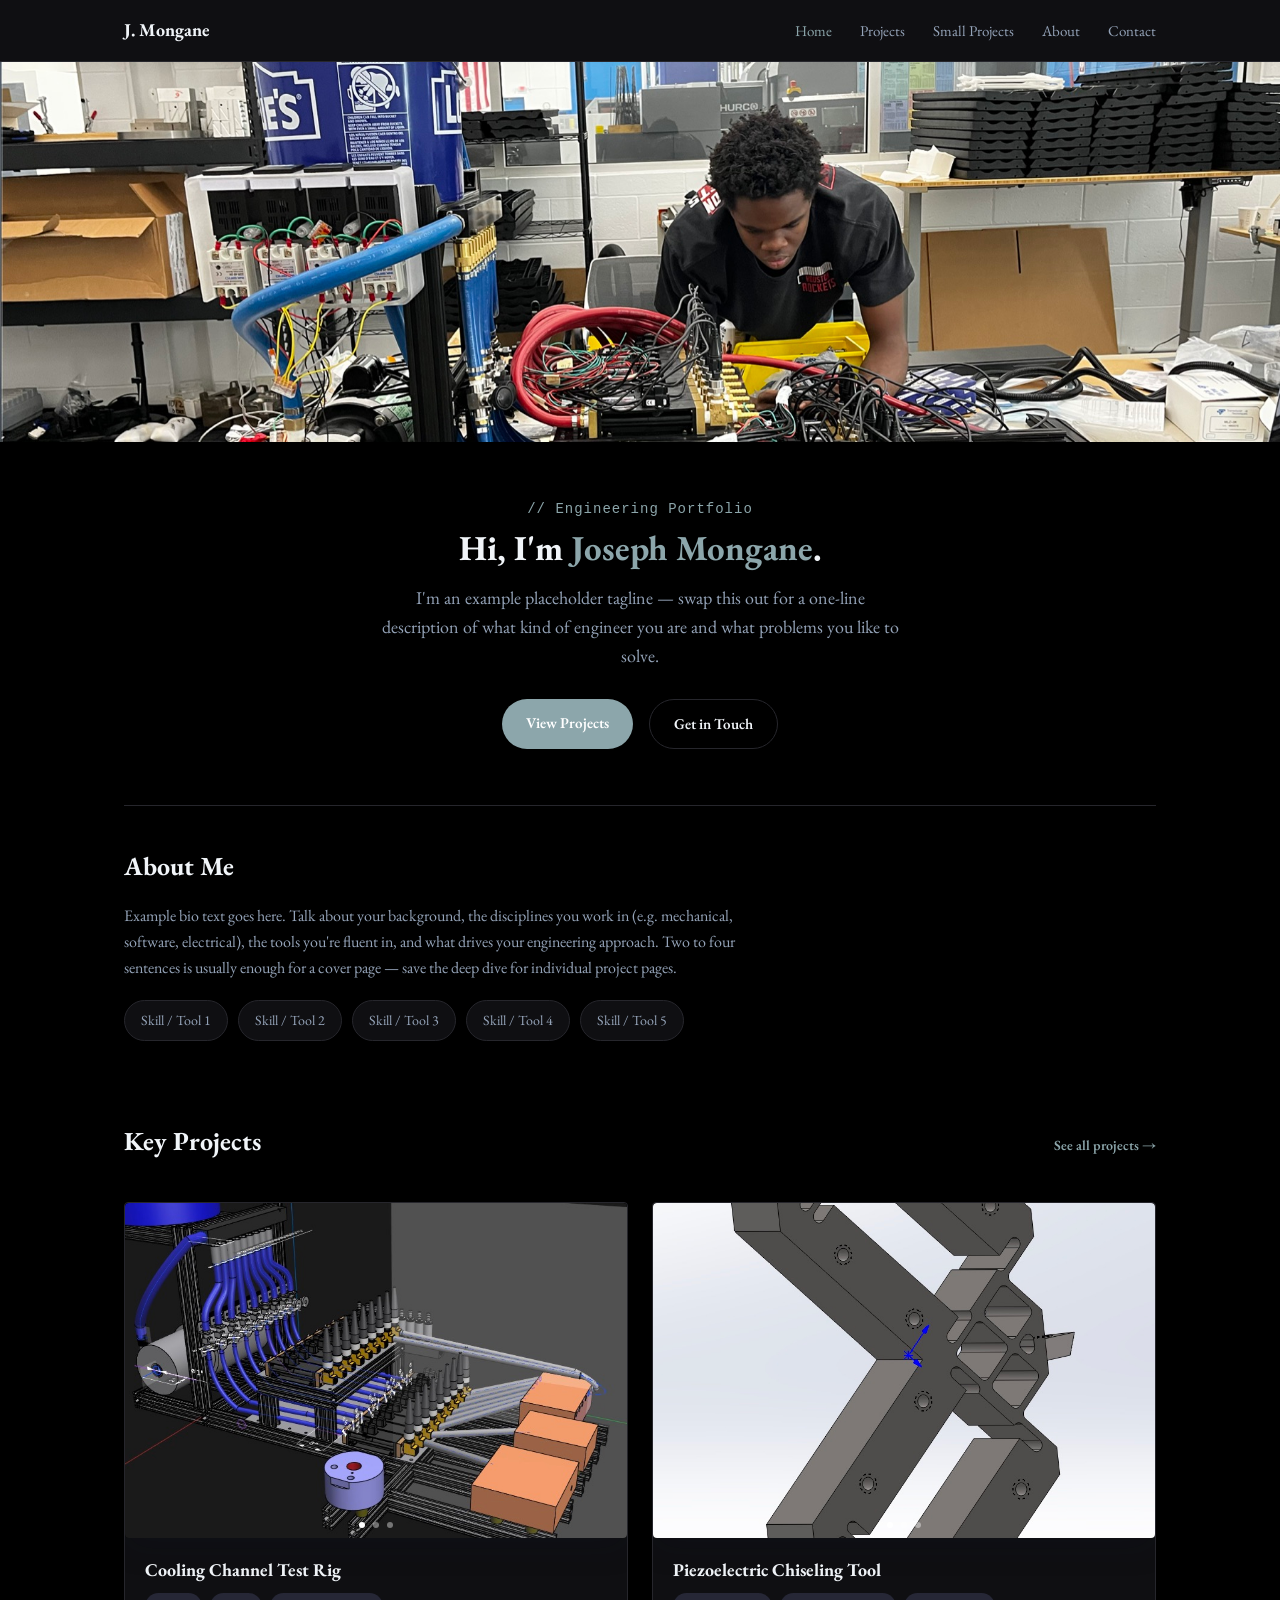
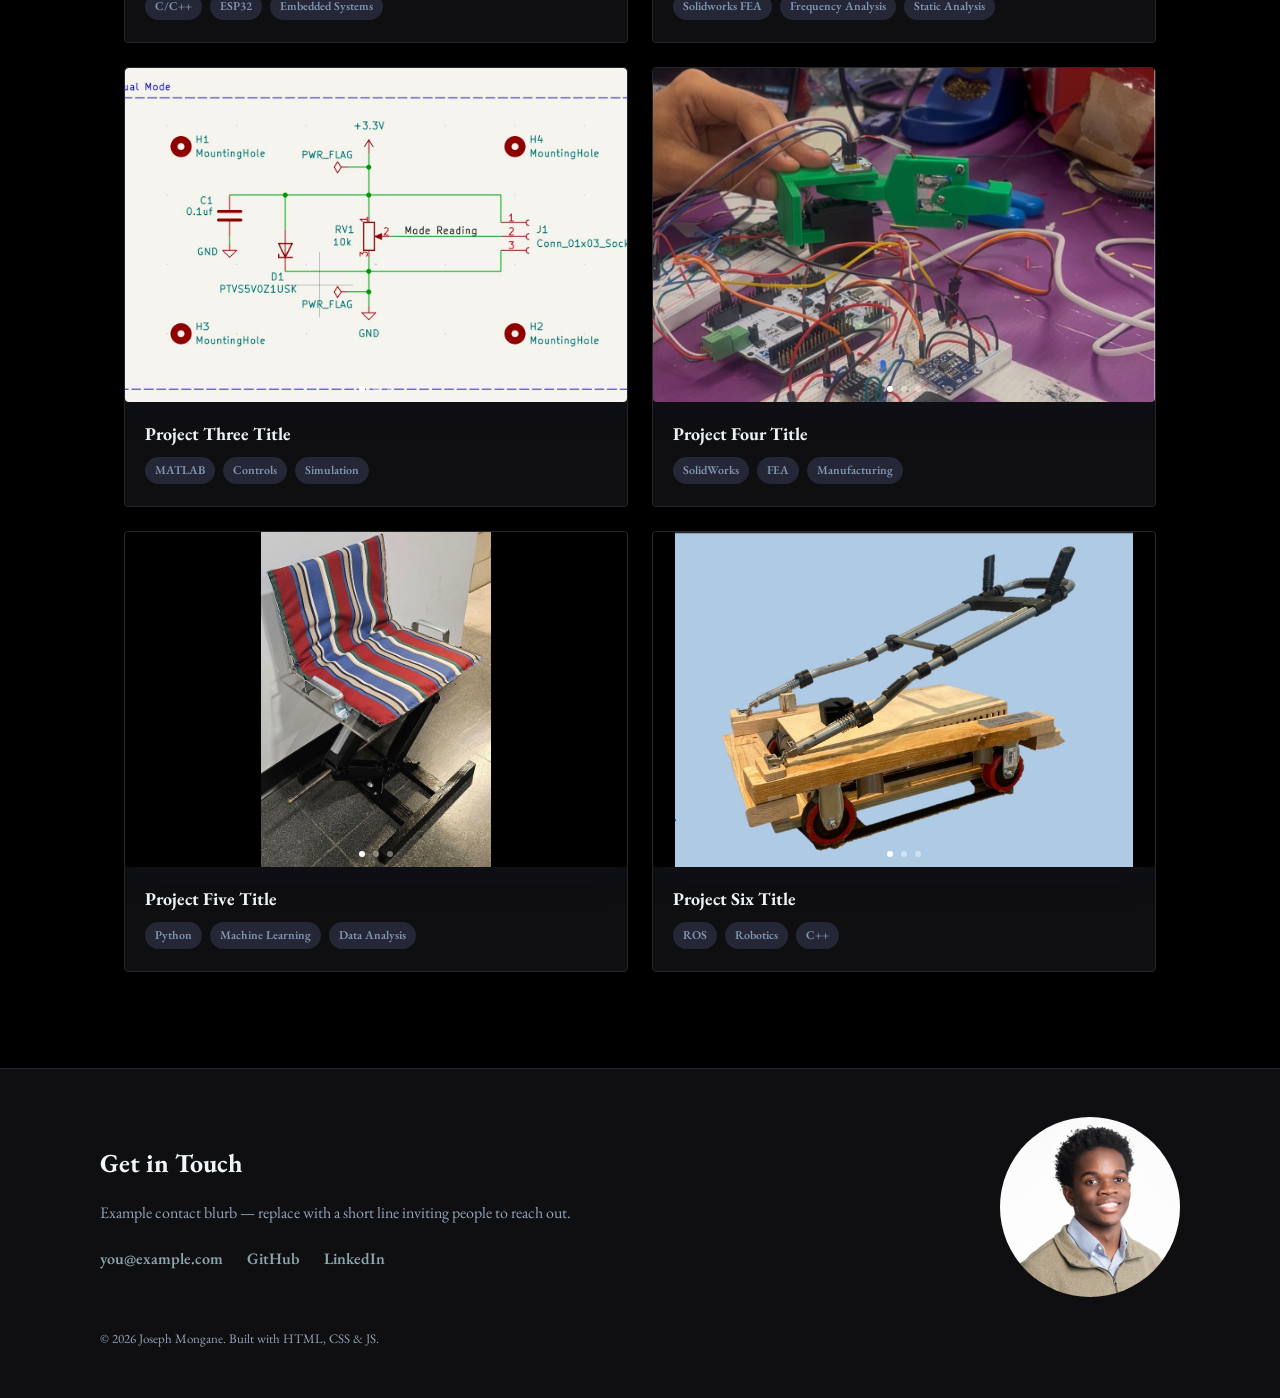
==== commit 7ae75376: "Lead project 4 previews with image 3 Reorder the home page mini carousel to 3, 1, 2 and point the pr" ====
--- a/index.html
+++ b/index.html
@@ -131,9 +131,9 @@
                 <a class="project-card" href="project-4.html">
                     <div class="carousel carousel-mini" data-carousel data-autoplay="3200">
                         <div class="carousel-track">
-                            <div class="carousel-slide"><img src="images/project4-1.jpg" alt="Project Four image 1 placeholder"/></div>
-                            <div class="carousel-slide"><img src="images/project4-2.jpg" alt="Project Four image 2 placeholder"/></div>
-                            <div class="carousel-slide"><img src="images/project4-3.jpg" alt="Project Four image 3 placeholder"/></div>
+                            <div class="carousel-slide"><img src="images/project4-3.jpg" alt="Project Four image 3"/></div>
+                            <div class="carousel-slide"><img src="images/project4-1.jpg" alt="Project Four image 1"/></div>
+                            <div class="carousel-slide"><img src="images/project4-2.jpg" alt="Project Four image 2"/></div>
                         </div>
                         <div class="carousel-dots"></div>
                     </div>
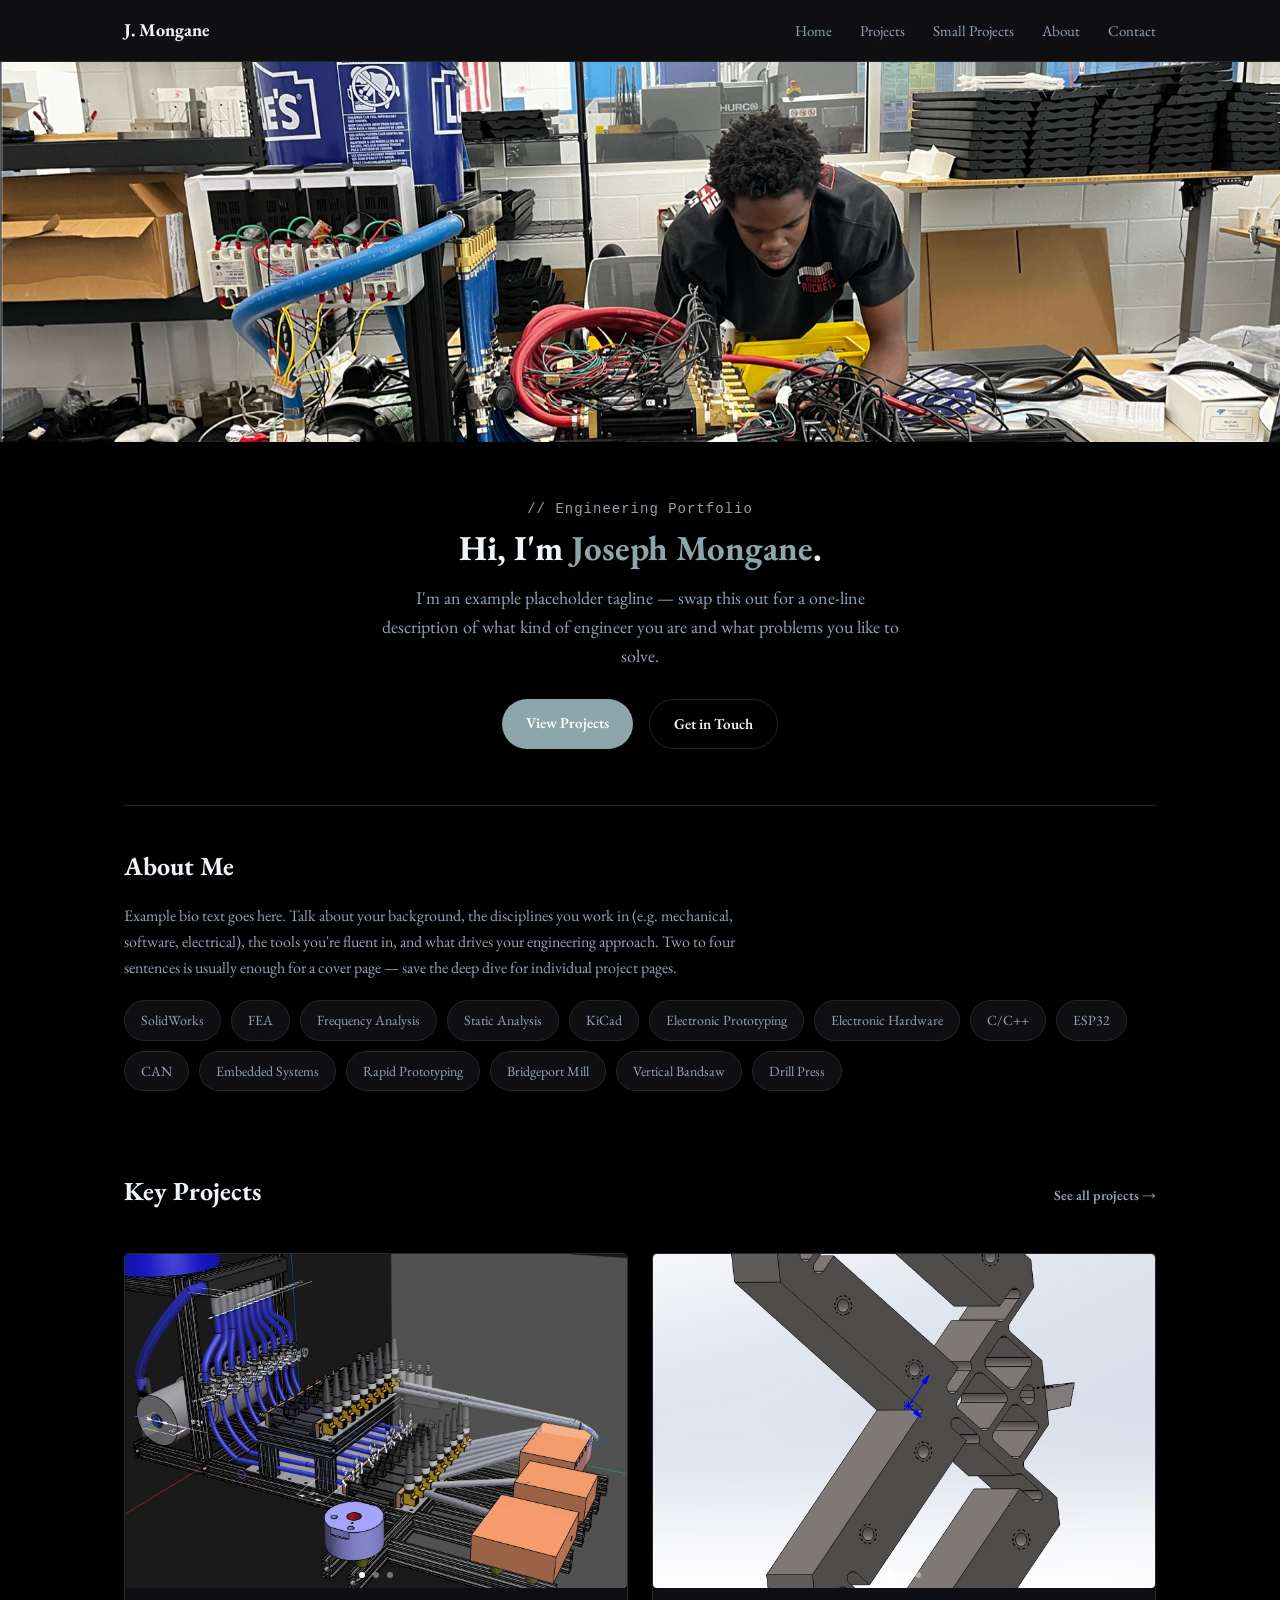
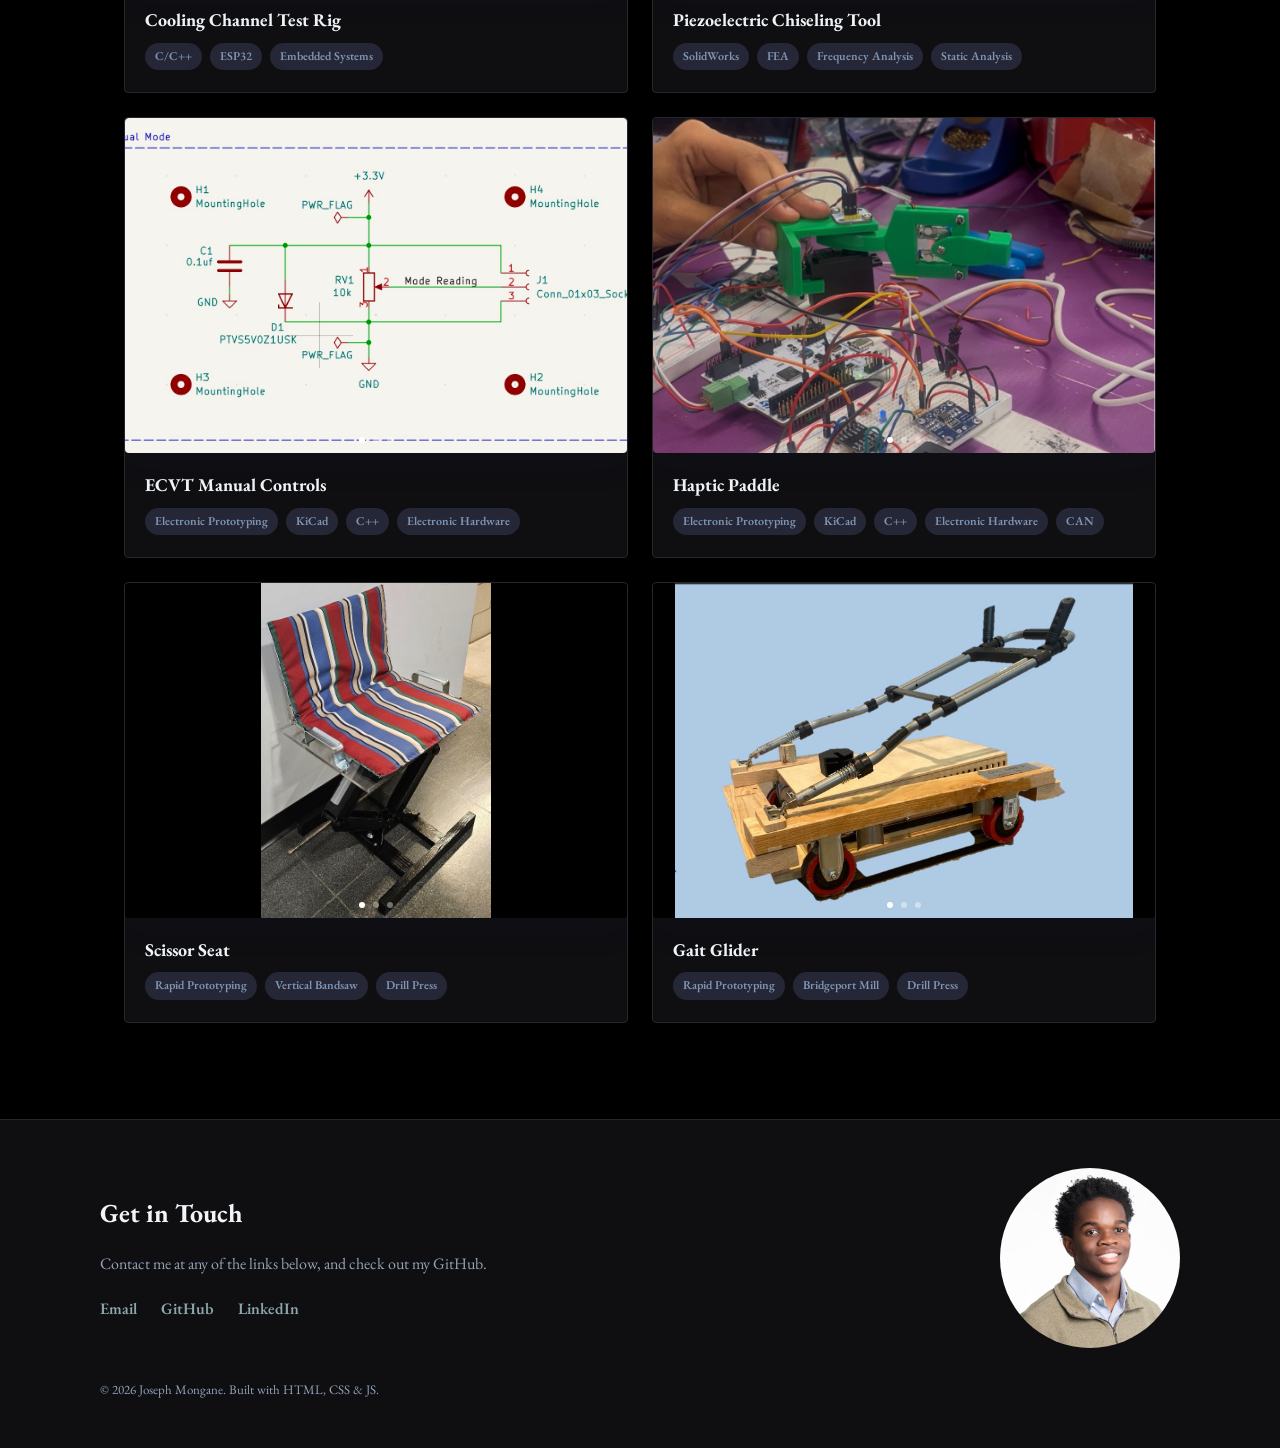
==== commit c88f70a8: "text under images" ====
--- a/index.html
+++ b/index.html
@@ -59,11 +59,21 @@
                 save the deep dive for individual project pages.
             </p>
             <ul class="skills-list">
-                <li>Skill / Tool 1</li>
-                <li>Skill / Tool 2</li>
-                <li>Skill / Tool 3</li>
-                <li>Skill / Tool 4</li>
-                <li>Skill / Tool 5</li>
+                <li>SolidWorks</li>
+                <li>FEA</li>
+                <li>Frequency Analysis</li>
+                <li>Static Analysis</li>
+                <li>KiCad</li>
+                <li>Electronic Prototyping</li>
+                <li>Electronic Hardware</li>
+                <li>C/C++</li>
+                <li>ESP32</li>
+                <li>CAN</li>
+                <li>Embedded Systems</li>
+                <li>Rapid Prototyping</li>
+                <li>Bridgeport Mill</li>
+                <li>Vertical Bandsaw</li>
+                <li>Drill Press</li>
             </ul>
         </section>
 
@@ -104,7 +114,8 @@
                     <div class="project-card-body">
                         <h3>Piezoelectric Chiseling Tool</h3>
                         <div class="tag-row">
-                            <span class="tag">Solidworks FEA</span>
+                            <span class="tag">SolidWorks</span>
+                            <span class="tag">FEA</span>
                             <span class="tag">Frequency Analysis</span>
                             <span class="tag">Static Analysis</span>
                         </div>
@@ -113,72 +124,75 @@
                 <a class="project-card" href="project-3.html">
                     <div class="carousel carousel-mini" data-carousel data-autoplay="3800">
                         <div class="carousel-track">
-                            <div class="carousel-slide"><img src="images/project3-1.jpg" alt="Project Three image 1 placeholder"/></div>
-                            <div class="carousel-slide"><img src="images/project3-2.jpg" alt="Project Three image 2 placeholder"/></div>
-                            <div class="carousel-slide"><img src="images/project3-3.jpg" alt="Project Three image 3 placeholder"/></div>
-                        </div>
-                        <div class="carousel-dots"></div>
-                    </div>
-                    <div class="project-card-body">
-                        <h3>Project Three Title</h3>
-                        <div class="tag-row">
-                            <span class="tag">MATLAB</span>
-                            <span class="tag">Controls</span>
-                            <span class="tag">Simulation</span>
+                            <div class="carousel-slide"><img src="images/project3-1.jpg" alt="ECVT Manual Controls image 1"/></div>
+                            <div class="carousel-slide"><img src="images/project3-2.jpg" alt="ECVT Manual Controls image 2"/></div>
+                            <div class="carousel-slide"><img src="images/project3-3.jpg" alt="ECVT Manual Controls image 3"/></div>
+                        </div>
+                        <div class="carousel-dots"></div>
+                    </div>
+                    <div class="project-card-body">
+                        <h3>ECVT Manual Controls</h3>
+                        <div class="tag-row">
+                            <span class="tag">Electronic Prototyping</span>
+                            <span class="tag">KiCad</span>
+                            <span class="tag">C++</span>
+                            <span class="tag">Electronic Hardware</span>
                         </div>
                     </div>
                 </a>
                 <a class="project-card" href="project-4.html">
                     <div class="carousel carousel-mini" data-carousel data-autoplay="3200">
                         <div class="carousel-track">
-                            <div class="carousel-slide"><img src="images/project4-3.jpg" alt="Project Four image 3"/></div>
-                            <div class="carousel-slide"><img src="images/project4-1.jpg" alt="Project Four image 1"/></div>
-                            <div class="carousel-slide"><img src="images/project4-2.jpg" alt="Project Four image 2"/></div>
-                        </div>
-                        <div class="carousel-dots"></div>
-                    </div>
-                    <div class="project-card-body">
-                        <h3>Project Four Title</h3>
-                        <div class="tag-row">
-                            <span class="tag">SolidWorks</span>
-                            <span class="tag">FEA</span>
-                            <span class="tag">Manufacturing</span>
+                            <div class="carousel-slide"><img src="images/project4-3.jpg" alt="Haptic Paddle image 3"/></div>
+                            <div class="carousel-slide"><img src="images/project4-1.jpg" alt="Haptic Paddle image 1"/></div>
+                            <div class="carousel-slide"><img src="images/project4-2.jpg" alt="Haptic Paddle image 2"/></div>
+                        </div>
+                        <div class="carousel-dots"></div>
+                    </div>
+                    <div class="project-card-body">
+                        <h3>Haptic Paddle</h3>
+                        <div class="tag-row">
+                            <span class="tag">Electronic Prototyping</span>
+                            <span class="tag">KiCad</span>
+                            <span class="tag">C++</span>
+                            <span class="tag">Electronic Hardware</span>
+                            <span class="tag">CAN</span>
                         </div>
                     </div>
                 </a>
                 <a class="project-card project-card-fit" href="project-5.html">
                     <div class="carousel carousel-mini" data-carousel data-autoplay="3600">
                         <div class="carousel-track">
-                            <div class="carousel-slide"><img src="images/project5-1.jpg" alt="Project Five image 1 placeholder"/></div>
-                            <div class="carousel-slide"><img src="images/project5-2.jpg" alt="Project Five image 2 placeholder"/></div>
-                            <div class="carousel-slide"><img src="images/project5-3.jpg" alt="Project Five image 3 placeholder"/></div>
-                        </div>
-                        <div class="carousel-dots"></div>
-                    </div>
-                    <div class="project-card-body">
-                        <h3>Project Five Title</h3>
-                        <div class="tag-row">
-                            <span class="tag">Python</span>
-                            <span class="tag">Machine Learning</span>
-                            <span class="tag">Data Analysis</span>
+                            <div class="carousel-slide"><img src="images/project5-1.jpg" alt="Scissor Seat image 1"/></div>
+                            <div class="carousel-slide"><img src="images/project5-2.jpg" alt="Scissor Seat image 2"/></div>
+                            <div class="carousel-slide"><img src="images/project5-3.jpg" alt="Scissor Seat image 3"/></div>
+                        </div>
+                        <div class="carousel-dots"></div>
+                    </div>
+                    <div class="project-card-body">
+                        <h3>Scissor Seat</h3>
+                        <div class="tag-row">
+                            <span class="tag">Rapid Prototyping</span>
+                            <span class="tag">Vertical Bandsaw</span>
+                            <span class="tag">Drill Press</span>
                         </div>
                     </div>
                 </a>
                 <a class="project-card project-card-fit" href="project-6.html">
                     <div class="carousel carousel-mini" data-carousel data-autoplay="4000">
                         <div class="carousel-track">
-                            <div class="carousel-slide"><img src="images/project6-1.jpg" alt="Project Six image 1 placeholder"/></div>
-                            <div class="carousel-slide"><img src="images/project6-2.jpg" alt="Project Six image 2 placeholder"/></div>
-                            <div class="carousel-slide"><img src="images/project6-3.jpg" alt="Project Six image 3 placeholder"/></div>
-                        </div>
-                        <div class="carousel-dots"></div>
-                    </div>
-                    <div class="project-card-body">
-                        <h3>Project Six Title</h3>
-                        <div class="tag-row">
-                            <span class="tag">ROS</span>
-                            <span class="tag">Robotics</span>
-                            <span class="tag">C++</span>
+                            <div class="carousel-slide"><img src="images/project6-1.jpg" alt="Gait Glider image 1"/></div>
+                            <div class="carousel-slide"><img src="images/project6-2.jpg" alt="Gait Glider image 2"/></div>
+                            <div class="carousel-slide"><img src="images/project6-3.jpg" alt="Gait Glider image 3"/></div>
+                        </div>
+                        <div class="carousel-dots"></div>
+                    </div>
+                    <div class="project-card-body">
+                        <h3>Gait Glider</h3>
+                        <div class="tag-row">
+                            <span class="tag">Rapid Prototyping</span>
+                            <span class="tag">Bridgeport Mill</span>
+                            <span class="tag">Drill Press</span>
                         </div>
                     </div>
                 </a>
@@ -191,12 +205,12 @@
             <div class="footer-text">
                 <h2 class="section-heading">Get in Touch</h2>
                 <p class="section-text">
-                    Example contact blurb — replace with a short line inviting people to reach out.
+                    Contact me at any of the links below, and check out my GitHub.
                 </p>
                 <ul class="contact-links">
-                    <li><a href="mailto:you@example.com">you@example.com</a></li>
+                    <li><a href="mailto:josephmongane2028@u.northwestern.edu">Email</a></li>
                     <li><a href="https://github.com/josephmongane" target="_blank" rel="noopener">GitHub</a></li>
-                    <li><a href="https://www.linkedin.com" target="_blank" rel="noopener">LinkedIn</a></li>
+                    <li><a href="https://www.linkedin.com/in/joseph-mongane/" target="_blank" rel="noopener">LinkedIn</a></li>
                 </ul>
             </div>
             <div class="footer-photo">
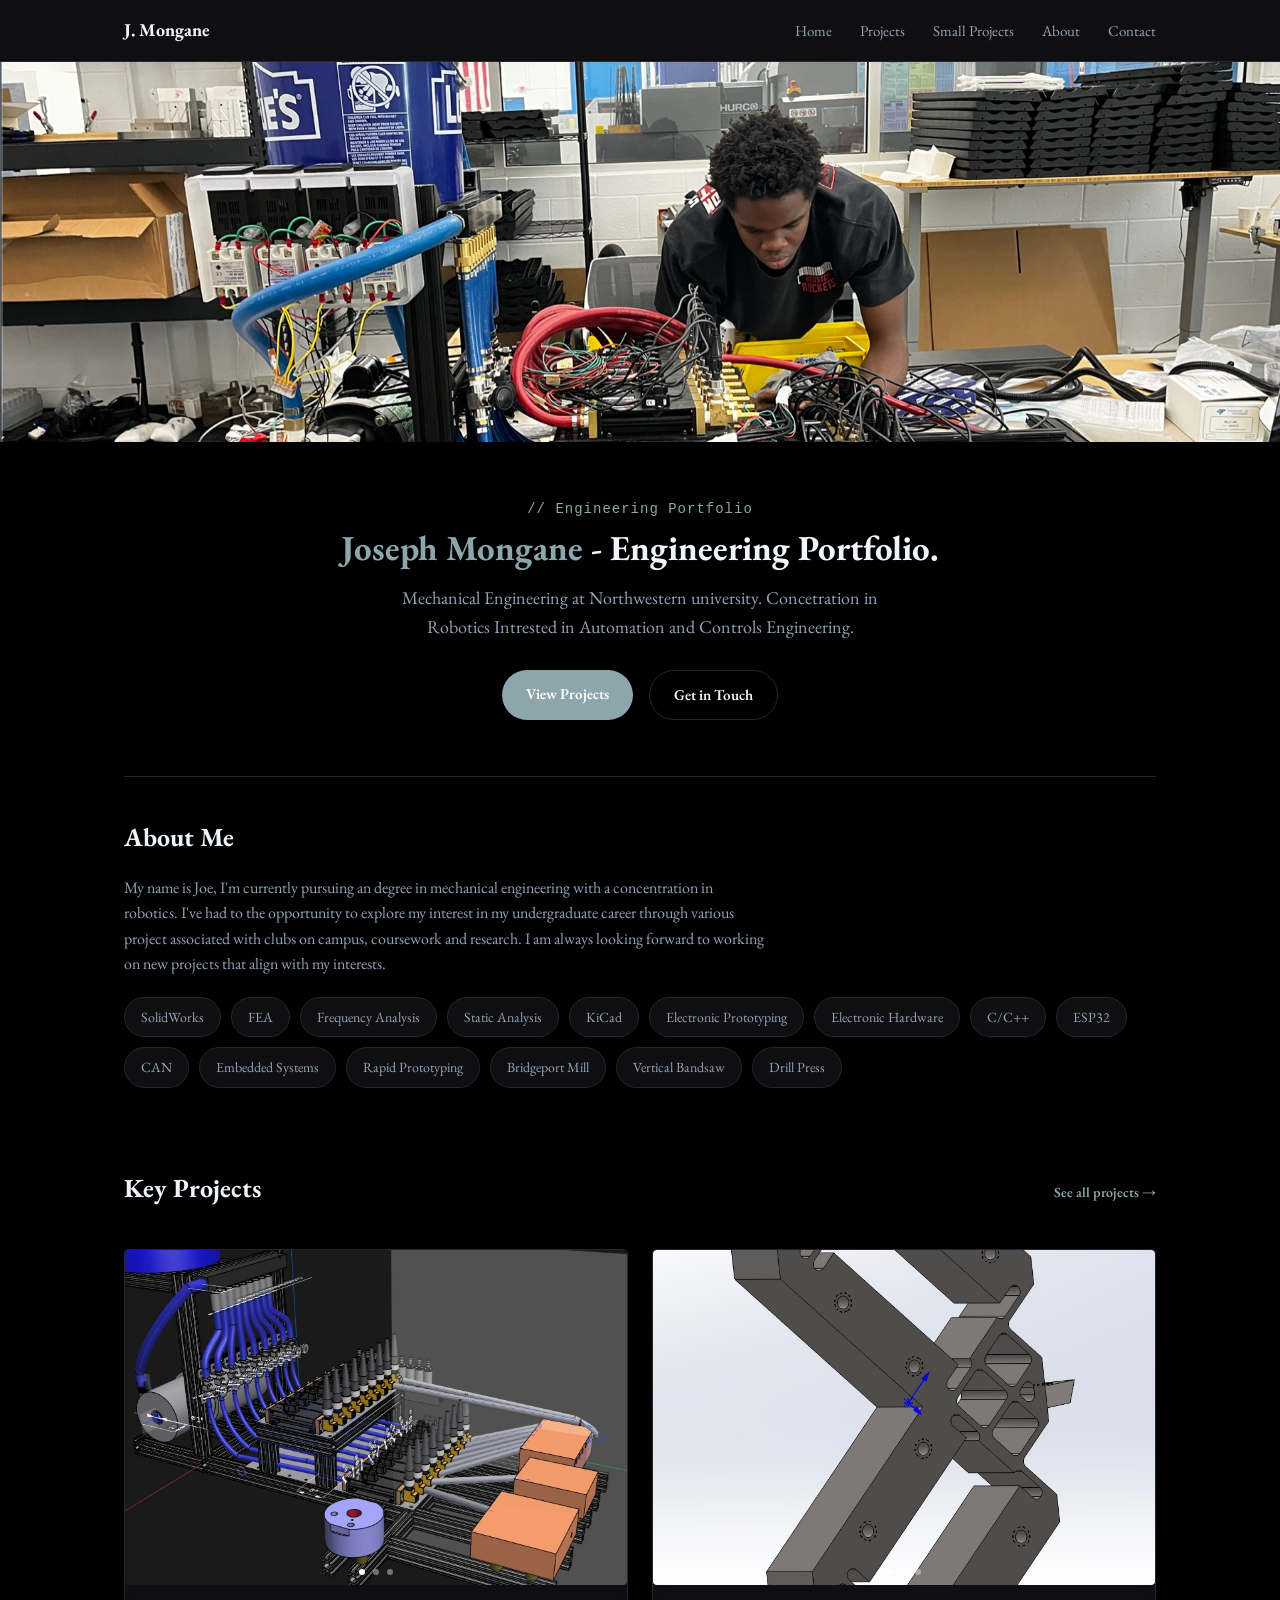
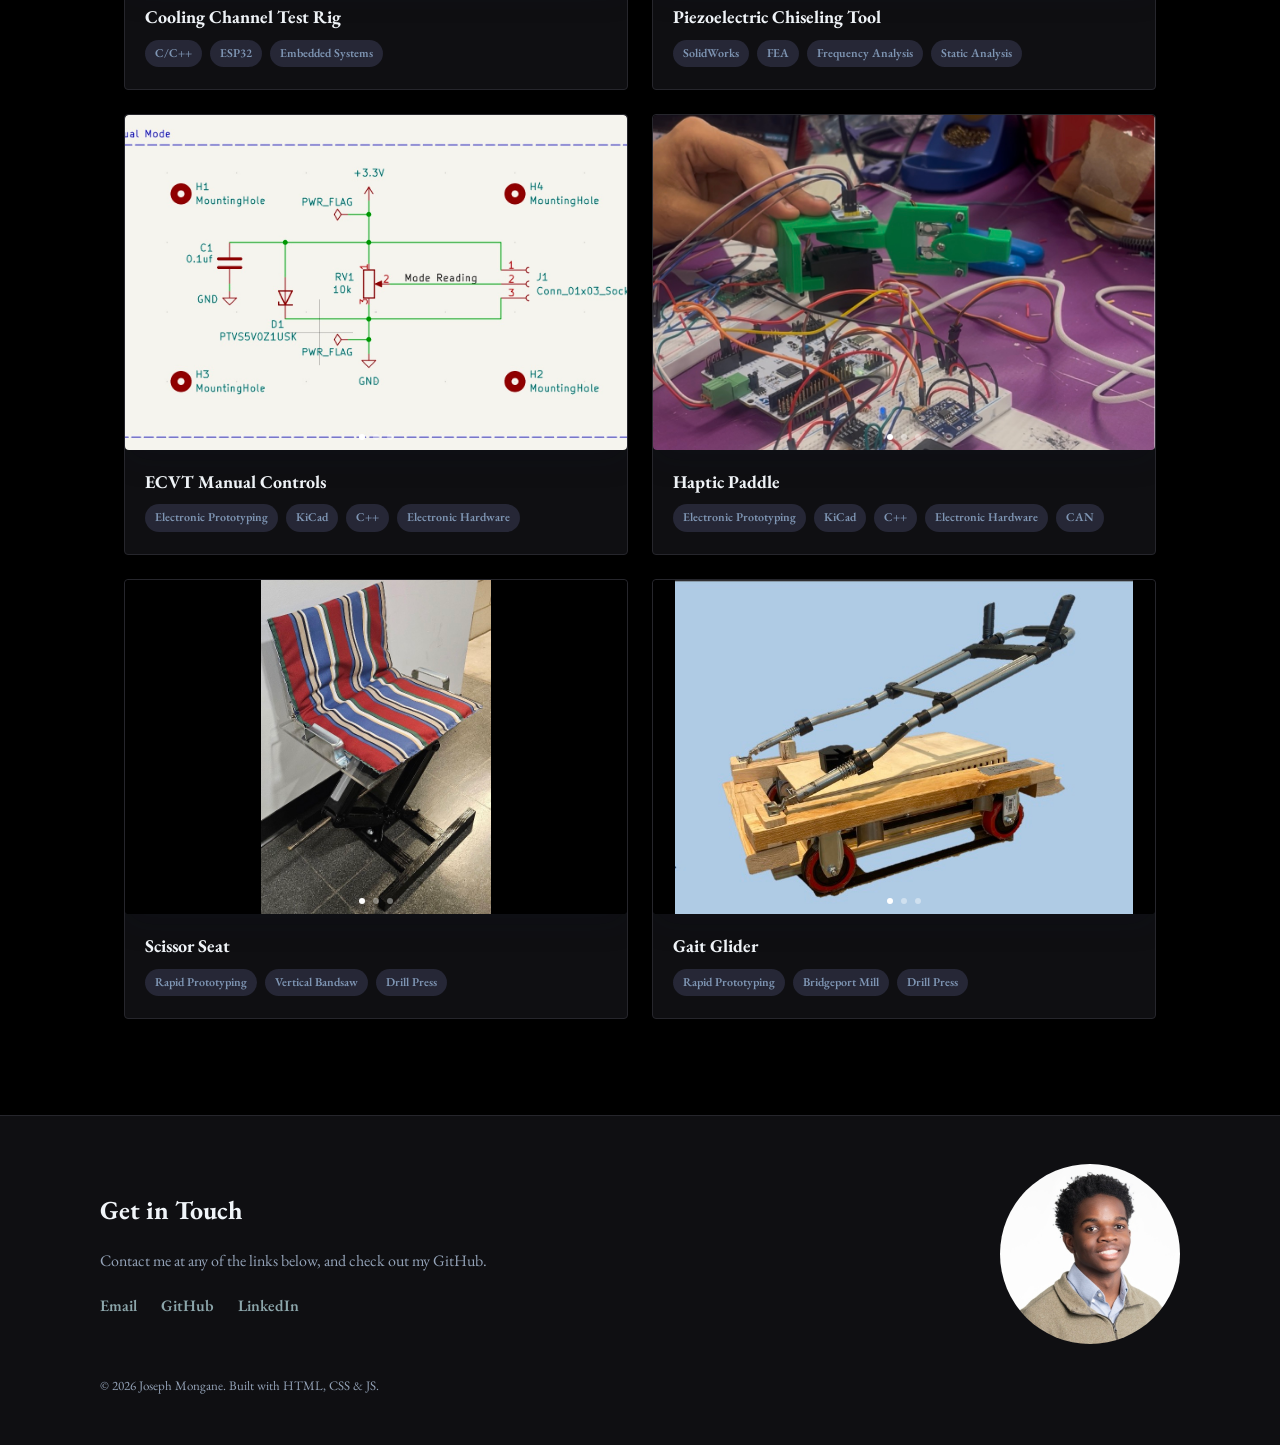
==== commit 48832af4: "bio and tagline" ====
--- a/index.html
+++ b/index.html
@@ -37,10 +37,10 @@
         <section class="hero">
             <div class="hero-text">
                 <p class="eyebrow">// Engineering Portfolio</p>
-                <h1>Hi, I'm <span class="accent">Joseph Mongane</span>.</h1>
+                <h1><span class="accent">Joseph Mongane</span> - Engineering Portfolio.</h1>
                 <p class="hero-subtitle">
-                    I'm an example placeholder tagline — swap this out for a one-line description of
-                    what kind of engineer you are and what problems you like to solve.
+                    Mechanical Engineering at Northwestern university. Concetration in Robotics
+                    Intrested in Automation and Controls Engineering.  
                 </p>
                 <div class="hero-actions">
                     <a href="projects.html" class="btn btn-primary">View Projects</a>
@@ -53,10 +53,10 @@
         <section class="about" id="about">
             <h2 class="section-heading">About Me</h2>
             <p class="section-text">
-                Example bio text goes here. Talk about your background, the disciplines you work in
-                (e.g. mechanical, software, electrical), the tools you're fluent in, and what drives
-                your engineering approach. Two to four sentences is usually enough for a cover page —
-                save the deep dive for individual project pages.
+                My name is Joe, I'm currently pursuing an degree in mechanical engineering with a concentration in robotics.  
+                I've had to the opportunity to explore my interest in my undergraduate career through various project associated with clubs on campus, 
+                coursework and research. I am always looking forward to working on new projects that align with my interests. 
+
             </p>
             <ul class="skills-list">
                 <li>SolidWorks</li>
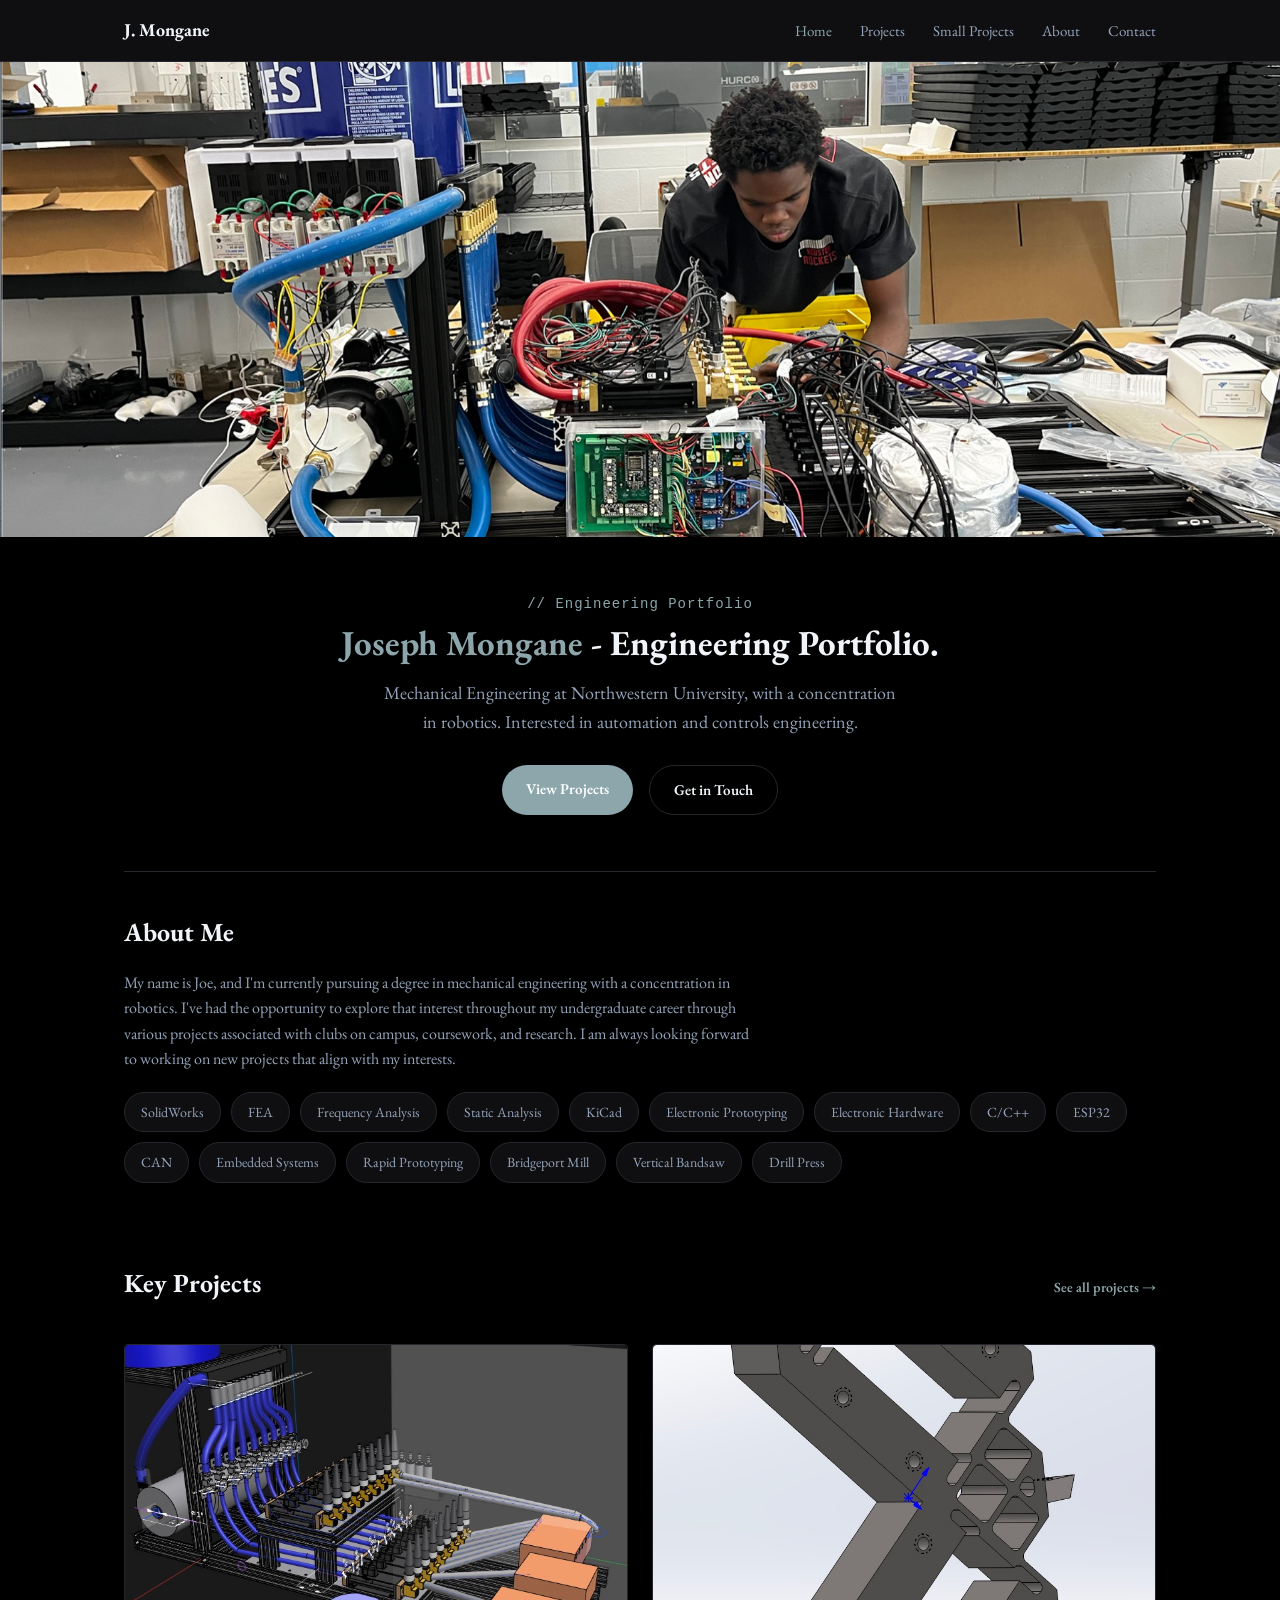
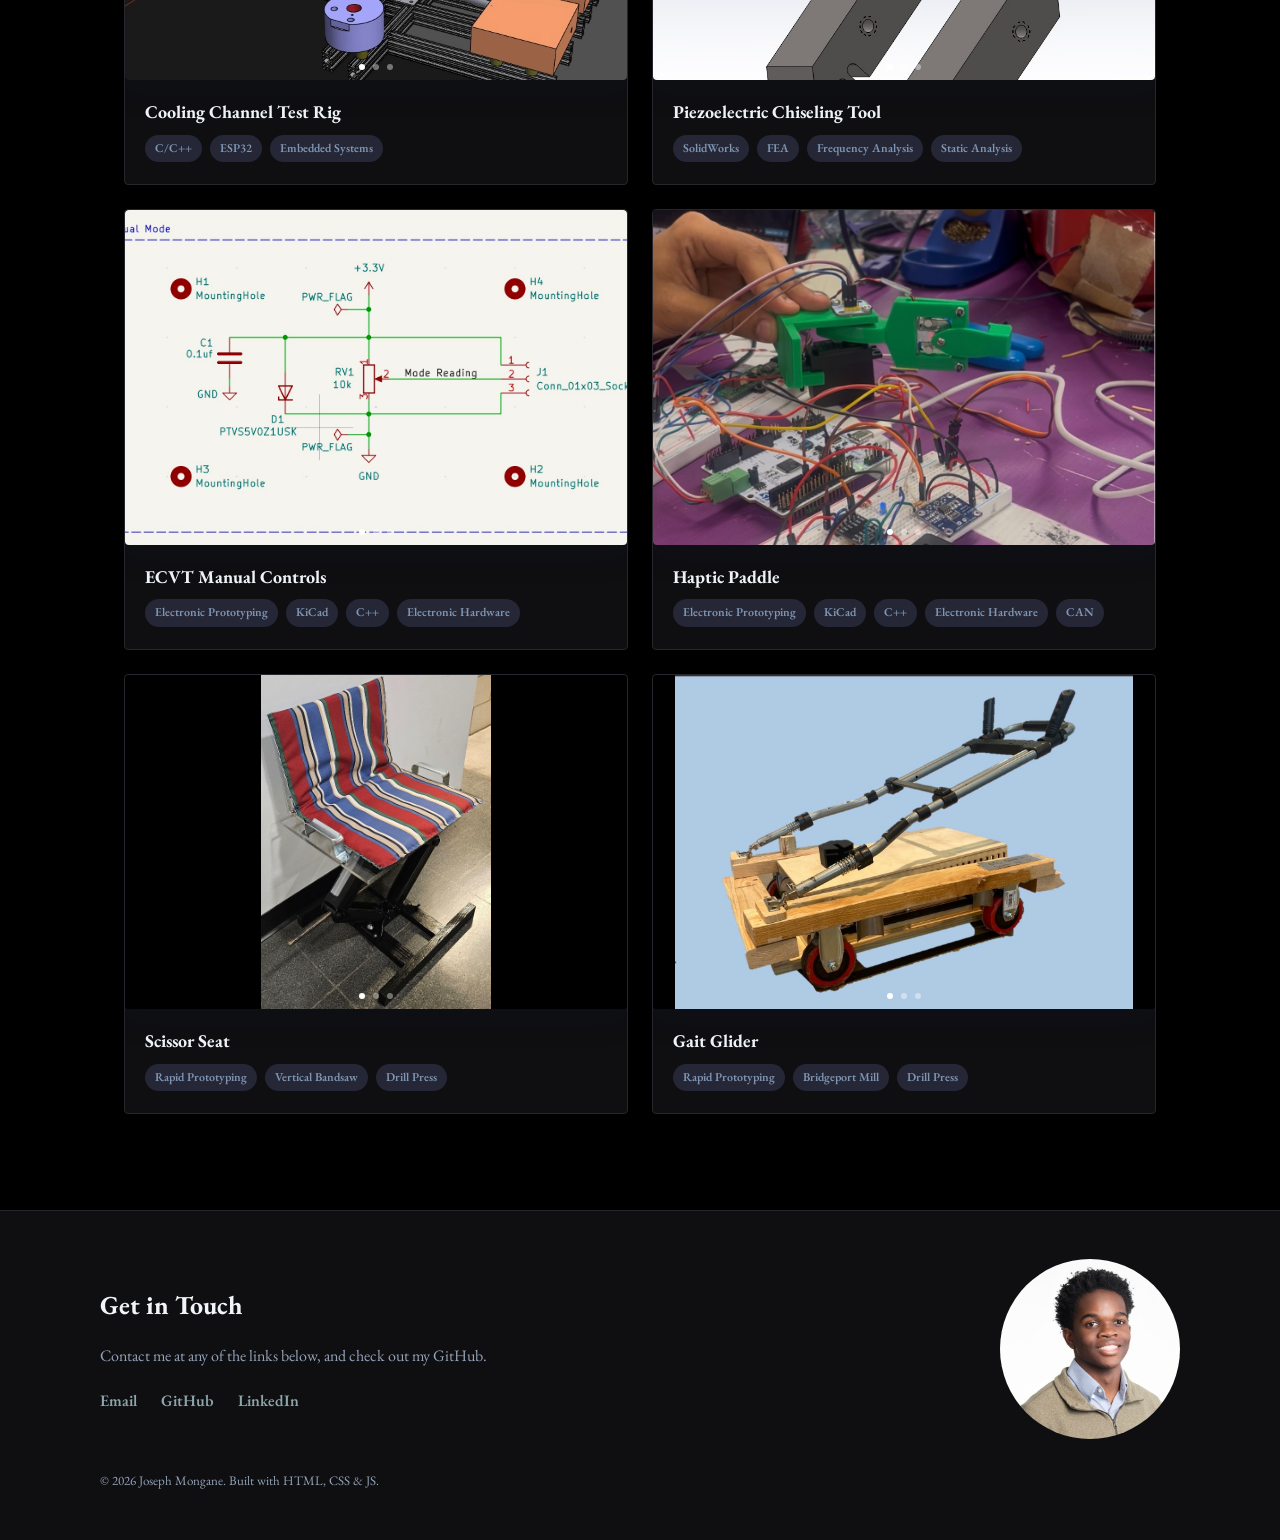
==== commit d4e46b28: "touching up banner and projects text" ====
--- a/index.html
+++ b/index.html
@@ -29,7 +29,7 @@
 
     <!-- Banner -->
     <div class="hero-banner">
-        <img src="images/banner.jpg" alt="Placeholder banner image" />
+        <img src="images/banner.jpg" alt="Joseph Mongane engineering portfolio banner" />
     </div>
 
     <main>
@@ -39,8 +39,8 @@
                 <p class="eyebrow">// Engineering Portfolio</p>
                 <h1><span class="accent">Joseph Mongane</span> - Engineering Portfolio.</h1>
                 <p class="hero-subtitle">
-                    Mechanical Engineering at Northwestern university. Concetration in Robotics
-                    Intrested in Automation and Controls Engineering.  
+                    Mechanical Engineering at Northwestern University, with a concentration in robotics.
+                    Interested in automation and controls engineering.
                 </p>
                 <div class="hero-actions">
                     <a href="projects.html" class="btn btn-primary">View Projects</a>
@@ -53,10 +53,10 @@
         <section class="about" id="about">
             <h2 class="section-heading">About Me</h2>
             <p class="section-text">
-                My name is Joe, I'm currently pursuing an degree in mechanical engineering with a concentration in robotics.  
-                I've had to the opportunity to explore my interest in my undergraduate career through various project associated with clubs on campus, 
-                coursework and research. I am always looking forward to working on new projects that align with my interests. 
-
+                My name is Joe, and I'm currently pursuing a degree in mechanical engineering with a concentration in
+                robotics. I've had the opportunity to explore that interest throughout my undergraduate career through
+                various projects associated with clubs on campus, coursework, and research. I am always looking forward
+                to working on new projects that align with my interests.
             </p>
             <ul class="skills-list">
                 <li>SolidWorks</li>
--- a/app.css
+++ b/app.css
@@ -131,16 +131,12 @@
 /* ---------- Banner ---------- */
 .hero-banner {
   width: 100%;
-  max-height: 380px;
-  overflow: hidden;
 }
 
 .hero-banner img {
   width: 100%;
-  height: 100%;
-  object-fit: cover;
-  /* Keep the bottom of the banner in frame; the crop comes off the top. */
-  object-position: center bottom;
+  /* No fixed height: the banner keeps its own aspect ratio so nothing is cropped. */
+  height: auto;
 }
 
 /* ---------- Hero ---------- */
@@ -626,10 +622,6 @@
 
 /* ---------- Responsive ---------- */
 @media (max-width: 720px) {
-  .hero-banner {
-    max-height: 220px;
-  }
-
   .footer-inner {
     flex-direction: column;
     align-items: flex-start;
